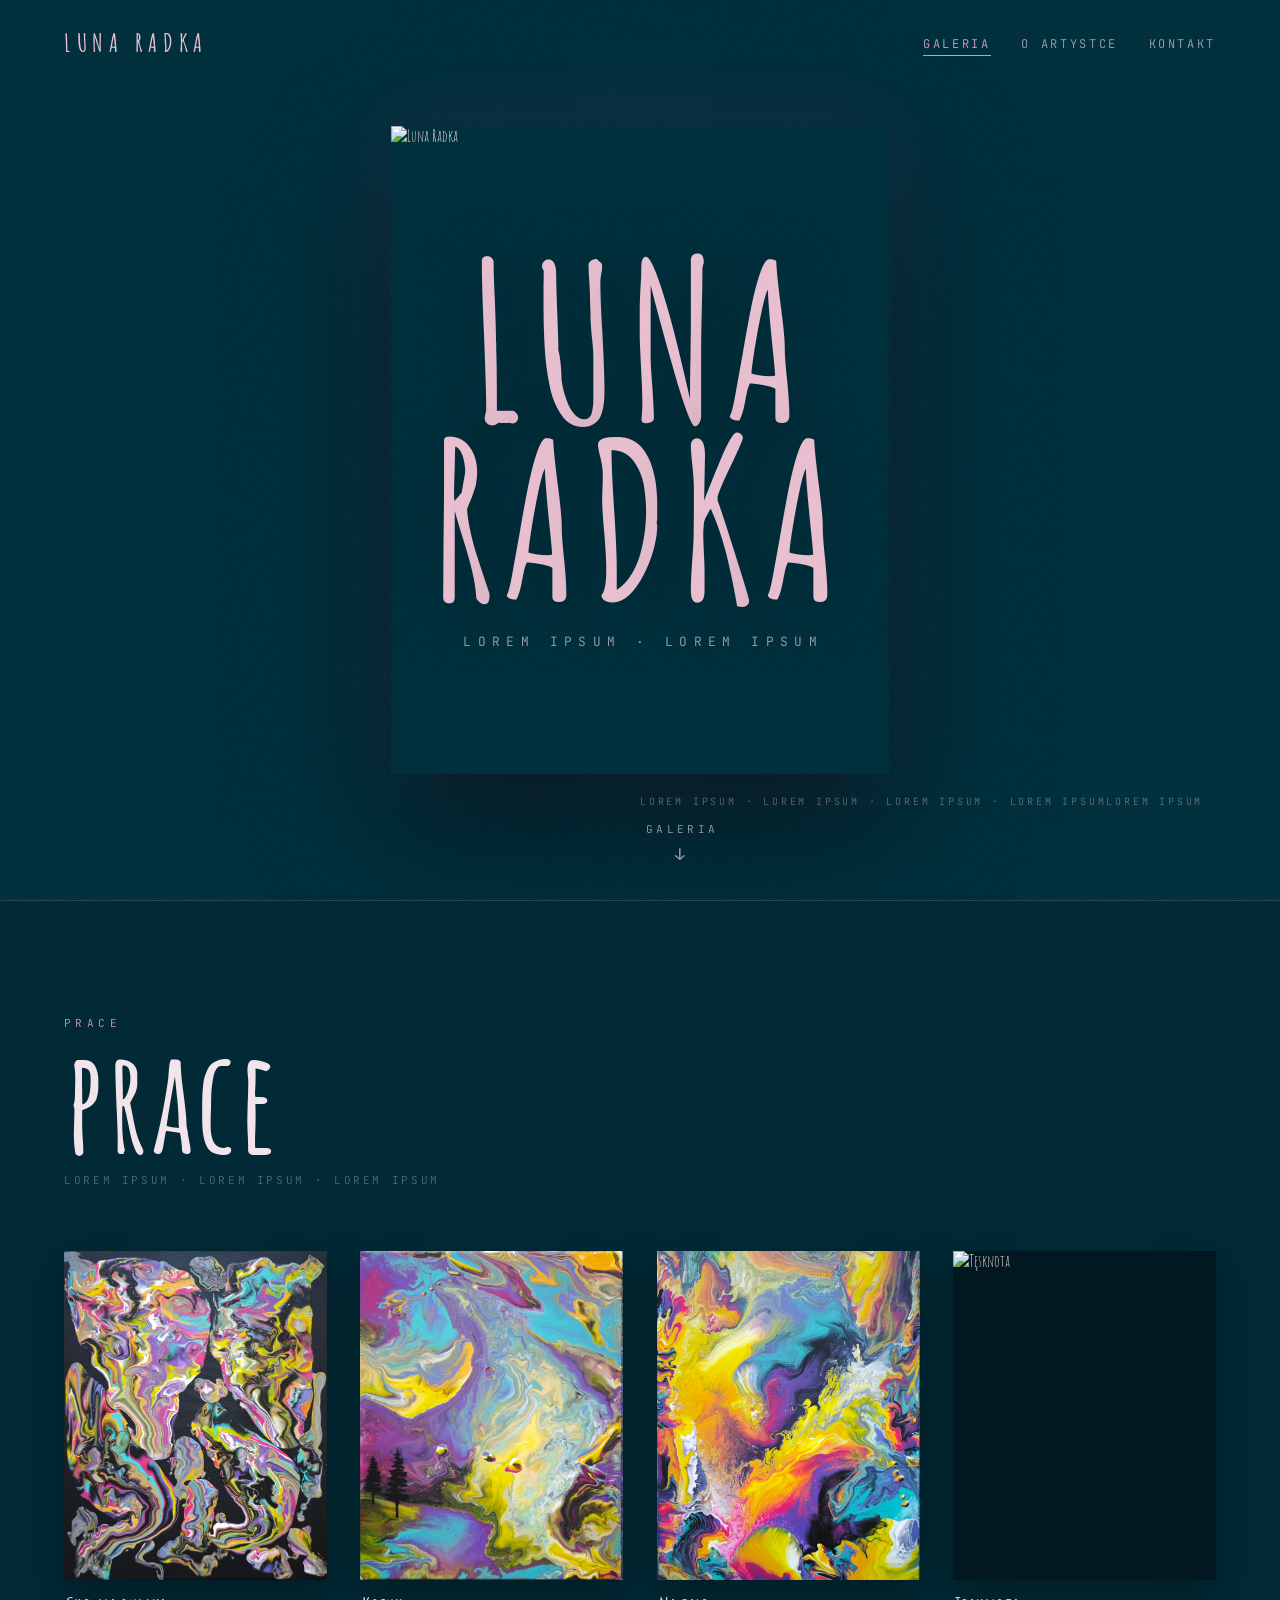
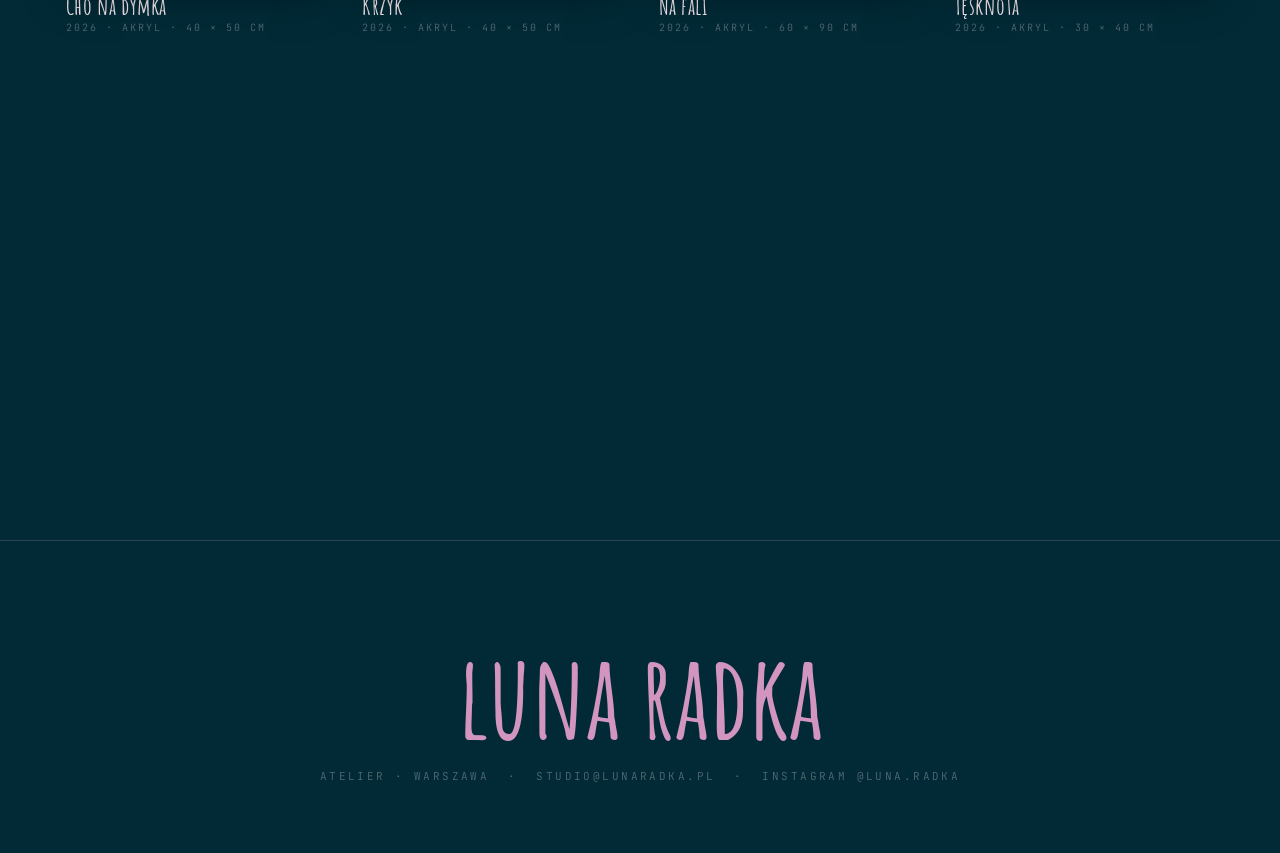
==== index.html @ 5dd3a1f5 "1" ====
<!DOCTYPE html>
<html lang="pl">
<head>
<meta charset="UTF-8" />
<meta name="viewport" content="width=device-width,initial-scale=1" />
<title>Luna Radka — galeria</title>
<meta name="description" content="Luna Radka — malarstwo 2018–2026. Olej i akryl na płótnie. Galeria prac, o artystce, kontakt." />
<link rel="preconnect" href="https://fonts.googleapis.com">
<link rel="preconnect" href="https://fonts.gstatic.com" crossorigin>
<link href="https://fonts.googleapis.com/css2?family=Amatic+SC:wght@400;700&family=JetBrains+Mono:wght@300;400;500&display=swap" rel="stylesheet">
<link rel="stylesheet" href="css/style.css" />
</head>
<body>

<div class="grain"></div>

<div class="lr-page">

  <!-- ── NAWIGACJA ──────────────────────────────────────── -->
  <nav class="lr-nav">
    <a class="lr-nav-logo" href="index.html">LUNA RADKA</a>
    <ul class="lr-nav-links mono">
      <li><a href="index.html" class="is-current">galeria</a></li>
      <li><a href="o-artystce.html">o artystce</a></li>
      <li><a href="kontakt.html">kontakt</a></li>
    </ul>
    <button class="lr-nav-toggle mono" aria-label="Otwórz menu" aria-expanded="false">
      <span class="lr-nav-toggle-label">menu</span>
      <span class="lr-burger" aria-hidden="true"><i></i><i></i></span>
    </button>
    <div class="lr-nav-overlay">
      <ul class="lr-nav-overlay-links">
        <li style="transition-delay:.05s"><a href="index.html" class="is-current">galeria</a></li>
        <li style="transition-delay:.11s"><a href="o-artystce.html">o artystce</a></li>
        <li style="transition-delay:.17s"><a href="kontakt.html">kontakt</a></li>
      </ul>
    </div>
  </nav>

  <!-- ── HERO ───────────────────────────────────────────── -->
  <header class="lr-hero" data-screen-label="Hero">
    <div class="lr-hero-img-wrap">
      <div class="lr-hero-frame">
        <img src="art/01.jpg" alt="Luna Radka" />
      </div>
    </div>

    <div class="lr-hero-caption mono">
      LOREM IPSUM · LOREM IPSUM · LOREM IPSUM · LOREM IPSUMLOREM IPSUM
    </div>

    <div class="lr-hero-text">
      <div class="lr-hero-name">
        <span aria-label="LUNA"><span class="lr-char" style="animation-delay:.15s">L</span><span class="lr-char" style="animation-delay:.195s">U</span><span class="lr-char" style="animation-delay:.24s">N</span><span class="lr-char" style="animation-delay:.285s">A</span></span>
        <br />
        <span aria-label="RADKA"><span class="lr-char" style="animation-delay:.45s">R</span><span class="lr-char" style="animation-delay:.495s">A</span><span class="lr-char" style="animation-delay:.54s">D</span><span class="lr-char" style="animation-delay:.585s">K</span><span class="lr-char" style="animation-delay:.63s">A</span></span>
      </div>
      <div class="lr-hero-sub mono">LOREM IPSUM · LOREM IPSUM</div>
    </div>

    <button class="lr-scroll-cue mono">
      <span>galeria</span>
      <span class="lr-arrow">↓</span>
    </button>
  </header>

  <!-- ── GALERIA ────────────────────────────────────────── -->
  <section class="lr-gallery" id="galeria" data-screen-label="Galeria">
    <div class="lr-gallery-head">
      <div class="lr-gallery-num mono">PRACE</div>
      <h2 class="lr-gallery-title">prace</h2>
      <div class="lr-gallery-meta mono">LOREM IPSUM · LOREM IPSUM · LOREM IPSUM</div>
    </div>

    <div class="lr-grid">

      <figure class="lr-tile" style="transition-delay:0s"
        data-file="art/Cho na dymka.jpg" data-title="Cho na dymka" data-year="2024" data-tech="akryl na płótnie" data-dim="40 × 50 cm"
        data-note="LOREM IPSUM LOREM IPSUM LOREM IPSUM LOREM IPSUM LOREM IPSUM LOREM IPSUM LOREM IPSUM ">
        <div class="lr-tile-frame">
          <img src="art/Cho na dymka.jpg" alt="Cho na dymka" loading="lazy" />
          <div class="lr-tile-veil"></div>
          <div class="lr-tile-view mono">zobacz</div>
        </div>
        <figcaption class="lr-cap">
          <span class="lr-cap-title">Cho na dymka</span>
          <span class="lr-cap-meta mono">2026 · akryl · 40 × 50 cm</span>
        </figcaption>
      </figure>

      <figure class="lr-tile" style="transition-delay:.06s"
        data-file="art/Krzyk.jpg" data-title="Krzyk" data-year="2026" data-tech="akryl na płótnie" data-dim="40 × 50 cm"
        data-note="LOREM IPSUM LOREM IPSUM LOREM IPSUM LOREM IPSUM LOREM IPSUM LOREM IPSUM LOREM IPSUM ">
        <div class="lr-tile-frame">
          <img src="art/Krzyk.jpg" alt="Krzyk" loading="lazy" />
          <div class="lr-tile-veil"></div>
          <div class="lr-tile-view mono">zobacz</div>
        </div>
        <figcaption class="lr-cap">
          <span class="lr-cap-title">Krzyk</span>
          <span class="lr-cap-meta mono">2026 · akryl · 40 × 50 cm</span>
        </figcaption>
      </figure>

      <figure class="lr-tile" style="transition-delay:.12s"
        data-file="art/Na fali.jpg" data-title="Na fali" data-year="2026" data-tech="akryl na płótnie" data-dim="60 × 90 cm"
        data-note="LOREM IPSUM LOREM IPSUM LOREM IPSUM LOREM IPSUM LOREM IPSUM LOREM IPSUM LOREM IPSUM ">
        <div class="lr-tile-frame">
          <img src="art/Na fali.jpg" alt="Na fali" loading="lazy" />
          <div class="lr-tile-veil"></div>
          <div class="lr-tile-view mono">zobacz</div>
        </div>
        <figcaption class="lr-cap">
          <span class="lr-cap-title">Na fali</span>
          <span class="lr-cap-meta mono">2026 · akryl · 60 × 90 cm</span>
        </figcaption>
      </figure>

      <figure class="lr-tile" style="transition-delay:.18s"
        data-file="art/Tęsknota.jpg" data-title="Tęsknota" data-year="2026" data-tech="akryl na płótnie" data-dim="30 × 40 cm"
        data-note="LOREM IPSUM LOREM IPSUM LOREM IPSUM LOREM IPSUM LOREM IPSUM LOREM IPSUM LOREM IPSUM ">
        <div class="lr-tile-frame">
          <img src="art/Tęsknota.jpg" alt="Tęsknota" loading="lazy" />
          <div class="lr-tile-veil"></div>
          <div class="lr-tile-view mono">zobacz</div>
        </div>
        <figcaption class="lr-cap">
          <span class="lr-cap-title">Tęsknota</span>
          <span class="lr-cap-meta mono">2026 · akryl · 30 × 40 cm</span>
        </figcaption>
      </figure>

      <figure class="lr-tile" style="transition-delay:0s"
        data-file="art/To the Core.jpg" data-title="To the Core" data-year="2026" data-tech="akryl na płótnie" data-dim="50 × 70 cm"
        data-note="LOREM IPSUM LOREM IPSUM LOREM IPSUM LOREM IPSUM LOREM IPSUM LOREM IPSUM LOREM IPSUM ">
        <div class="lr-tile-frame">
          <img src="art/To the Core.jpg" alt="To the Core" loading="lazy" />
          <div class="lr-tile-veil"></div>
          <div class="lr-tile-view mono">zobacz</div>
        </div>
        <figcaption class="lr-cap">
          <span class="lr-cap-title">To the Core</span>
          <span class="lr-cap-meta mono">2026 · akryl · 50 × 70 cm</span>
        </figcaption>
      </figure>

      <figure class="lr-tile" style="transition-delay:.06s"
        data-file="art/VIII Siła aka Król.jpg" data-title="VIII Siła aka Król" data-year="2026" data-tech="akryl na płótnie" data-dim="60 × 90 cm"
        data-note="LOREM IPSUM LOREM IPSUM LOREM IPSUM LOREM IPSUM LOREM IPSUM LOREM IPSUM LOREM IPSUM ">
        <div class="lr-tile-frame">
          <img src="art/VIII Siła aka Król.jpg" alt="VIII Siła aka Król" loading="lazy" />
          <div class="lr-tile-veil"></div>
          <div class="lr-tile-view mono">zobacz</div>
        </div>
        <figcaption class="lr-cap">
          <span class="lr-cap-title">VIII Siła aka Król</span>
          <span class="lr-cap-meta mono">2026 · akryl · 60 × 90 cm</span>
        </figcaption>
      </figure>

      <figure class="lr-tile" style="transition-delay:.12s"
        data-file="art/Wybraniec.jpg" data-title="Wybraniec" data-year="2026" data-tech="akryl na płótnie" data-dim="30 × 40 cm"
        data-note="LOREM IPSUM LOREM IPSUM LOREM IPSUM LOREM IPSUM LOREM IPSUM LOREM IPSUM LOREM IPSUM ">
        <div class="lr-tile-frame">
          <img src="art/Wybraniec.jpg" alt="Wybraniec" loading="lazy" />
          <div class="lr-tile-veil"></div>
          <div class="lr-tile-view mono">zobacz</div>
        </div>
        <figcaption class="lr-cap">
          <span class="lr-cap-title">Wybraniec</span>
          <span class="lr-cap-meta mono">2026 · akryl · 30 × 40 cm</span>
        </figcaption>
      </figure>

      <figure class="lr-tile" style="transition-delay:.18s"
        data-file="art/Zwiadowca.jpg" data-title="Zwiadowca" data-year="2026" data-tech="akryl na płótnie" data-dim="50 × 60 cm"
        data-note="LOREM IPSUM LOREM IPSUM LOREM IPSUM LOREM IPSUM LOREM IPSUM LOREM IPSUM LOREM IPSUM ">
        <div class="lr-tile-frame">
          <img src="art/Zwiadowca.jpg" alt="Zwiadowca" loading="lazy" />
          <div class="lr-tile-veil"></div>
          <div class="lr-tile-view mono">zobacz</div>
        </div>
        <figcaption class="lr-cap">
          <span class="lr-cap-title">Zwiadowca</span>
          <span class="lr-cap-meta mono">2026 · akryl · 50 × 60 cm</span>
        </figcaption>
      </figure>
<!--
      <figure class="lr-tile" style="transition-delay:0s"
        data-file="art/09.jpg" data-title="Dom, którego nie ma" data-year="2022" data-tech="olej, pigment" data-dim="150 × 110 cm"
        data-note="Pamięć miejsca, które zburzono.">
        <div class="lr-tile-frame">
          <img src="art/09.jpg" alt="Dom, którego nie ma" loading="lazy" />
          <div class="lr-tile-veil"></div>
          <div class="lr-tile-view mono">zobacz</div>
        </div>
        <figcaption class="lr-cap">
          <span class="lr-cap-title">Dom, którego nie ma</span>
          <span class="lr-cap-meta mono">2022 · 150 × 110 cm</span>
        </figcaption>
      </figure>

      <figure class="lr-tile" style="transition-delay:.06s"
        data-file="art/10.jpg" data-title="Pole nocą" data-year="2021" data-tech="akryl na płótnie" data-dim="100 × 110 cm"
        data-note="Granat tak głęboki, że niemal czarny. Pierwsza z serii nocnych.">
        <div class="lr-tile-frame">
          <img src="art/10.jpg" alt="Pole nocą" loading="lazy" />
          <div class="lr-tile-veil"></div>
          <div class="lr-tile-view mono">zobacz</div>
        </div>
        <figcaption class="lr-cap">
          <span class="lr-cap-title">Pole nocą</span>
          <span class="lr-cap-meta mono">2021 · 100 × 110 cm</span>
        </figcaption>
      </figure>

      <figure class="lr-tile" style="transition-delay:.12s"
        data-file="art/11.jpg" data-title="Przed burzą" data-year="2020" data-tech="olej na płótnie" data-dim="140 × 100 cm"
        data-note="Napięcie w powietrzu, jeszcze zanim spadnie pierwsza kropla.">
        <div class="lr-tile-frame">
          <img src="art/11.jpg" alt="Przed burzą" loading="lazy" />
          <div class="lr-tile-veil"></div>
          <div class="lr-tile-view mono">zobacz</div>
        </div>
        <figcaption class="lr-cap">
          <span class="lr-cap-title">Przed burzą</span>
          <span class="lr-cap-meta mono">2020 · 140 × 100 cm</span>
        </figcaption>
      </figure>

      <figure class="lr-tile" style="transition-delay:.18s"
        data-file="art/12.jpg" data-title="Pierwszy oddech" data-year="2018" data-tech="olej, akryl" data-dim="120 × 100 cm"
        data-note="Najwcześniejsza zachowana praca. Tu wszystko się zaczęło.">
        <div class="lr-tile-frame">
          <img src="art/12.jpg" alt="Pierwszy oddech" loading="lazy" />
          <div class="lr-tile-veil"></div>
          <div class="lr-tile-view mono">zobacz</div>
        </div>
        <figcaption class="lr-cap">
          <span class="lr-cap-title">Pierwszy oddech</span>
          <span class="lr-cap-meta mono">2018 · 120 × 100 cm</span>
        </figcaption>
      </figure>
--!>
    </div>
  </section>

  <!-- ── STOPKA ─────────────────────────────────────────── -->
  <footer class="lr-footer">
    <div class="lr-footer-name">luna radka</div>
    <div class="lr-footer-meta mono">
      atelier · warszawa &nbsp;·&nbsp; studio@lunaradka.pl &nbsp;·&nbsp; instagram @luna.radka
    </div>
  </footer>

</div>

<!-- ── LIGHTBOX (wypełniany przez main.js) ──────────────── -->
<div class="lr-lightbox" hidden>
  <button class="lr-lb-close mono" aria-label="Zamknij">✕ <span>zamknij</span></button>
  <button class="lr-lb-nav lr-lb-prev" aria-label="Poprzedni">‹</button>
  <div class="lr-lb-inner">
    <div class="lr-lb-img"><img alt="" /></div>
    <div class="lr-lb-meta">
      <div class="lr-lb-index mono">01 / 12</div>
      <h3 class="lr-lb-title">—</h3>
      <div class="lr-lb-specs mono">
        <div><span>rok</span><em data-spec="rok"></em></div>
        <div><span>technika</span><em data-spec="technika"></em></div>
        <div><span>wymiary</span><em data-spec="wymiary"></em></div>
      </div>
      <p class="lr-lb-note">—</p>
      <div class="lr-lb-status mono">— praca dostępna · zapytaj o cenę —</div>
    </div>
  </div>
  <button class="lr-lb-nav lr-lb-next" aria-label="Następny">›</button>
</div>

<script src="js/main.js"></script>
</body>
</html>
---- css/style.css ----
/* ════════════════════════════════════════════════════════════
   Luna Radka — strona malarki
   style.css — pełne style witryny (kierunek „Muzealny")
   ════════════════════════════════════════════════════════════ */

/* ── ZMIENNE / RESET / BAZA ──────────────────────────────── */
:root {
  --navy:   #012A36;
  --rose:   #D295BF;
  --blush:  #E6BCCD;
  --deep:   #011820;

  --bg:      var(--navy);
  --bg-deep: var(--deep);
  --ink:     #F1E4EA;
  --ink-soft: rgba(241, 228, 234, 0.62);
  --ink-faint: rgba(241, 228, 234, 0.34);
  --line:    rgba(230, 188, 205, 0.18);
  --accent:  var(--rose);
}
* { box-sizing: border-box; }
html { scroll-behavior: smooth; }
body {
  margin: 0; background: var(--bg); color: var(--ink);
  font-family: 'Amatic SC', cursive; -webkit-font-smoothing: antialiased;
  overflow-x: hidden;
}
::selection { background: var(--rose); color: var(--deep); }
.mono { font-family: 'JetBrains Mono', monospace; font-weight: 300; letter-spacing: 0.04em; }

/* ziarno (delikatna tekstura na całej stronie) */
.grain {
  position: fixed; inset: 0; z-index: 9998; pointer-events: none;
  opacity: 0.5; mix-blend-mode: soft-light;
  background-image: url("[data-uri]");
}
::-webkit-scrollbar { width: 10px; }
::-webkit-scrollbar-track { background: var(--bg-deep); }
::-webkit-scrollbar-thumb { background: rgba(230,188,205,0.25); border-radius: 8px; }
::-webkit-scrollbar-thumb:hover { background: rgba(230,188,205,0.4); }

.lr-page { position: relative; z-index: 1; }

/* ── NAWIGACJA ───────────────────────────────────────────── */
.lr-nav {
  position: fixed; top: 0; left: 0; right: 0; z-index: 100;
  display: flex; justify-content: space-between; align-items: center;
  padding: 26px clamp(24px, 5vw, 64px);
}
.lr-nav-logo {
  font-family: 'Amatic SC', cursive; font-weight: 700;
  font-size: 26px; letter-spacing: 0.22em; color: var(--blush);
  text-decoration: none; display: inline-block;
  white-space: nowrap; flex: 0 0 auto;
}
.lr-nav-links { list-style: none; display: flex; gap: clamp(16px, 2.4vw, 34px); margin: 0; padding: 0; flex-wrap: nowrap; }
.lr-nav-links a {
  color: var(--ink-soft); text-decoration: none; font-size: 12px;
  letter-spacing: 0.22em; text-transform: uppercase; cursor: pointer;
  transition: color .3s; padding-bottom: 3px; border-bottom: 1px solid transparent;
  white-space: nowrap;
}
.lr-nav-links a:hover { color: var(--accent); border-bottom-color: var(--accent); }
.lr-nav-links a.is-current { color: var(--accent); border-bottom-color: var(--accent); }

/* menu mobilne — ukryte na desktopie */
.lr-nav-toggle {
  display: none; align-items: center; gap: 11px;
  background: none; border: none; cursor: pointer; padding: 6px 0;
  color: var(--ink-soft); font-size: 11px; letter-spacing: 0.26em; text-transform: uppercase;
}
.lr-nav-toggle-label { min-width: 4.6em; text-align: right; }
.lr-burger { display: flex; flex-direction: column; gap: 5px; width: 24px; }
.lr-burger i { display: block; height: 1.5px; width: 100%; background: var(--blush); transition: transform .35s, opacity .25s; }
.lr-nav.is-open .lr-burger i:first-child { transform: translateY(3.25px) rotate(45deg); }
.lr-nav.is-open .lr-burger i:last-child { transform: translateY(-3.25px) rotate(-45deg); }

.lr-nav-overlay {
  position: fixed; inset: 0; z-index: -1; background: var(--bg-deep);
  display: flex; align-items: center; justify-content: center;
  opacity: 0; visibility: hidden; transition: opacity .4s ease, visibility .4s;
}
.lr-nav.is-open .lr-nav-overlay { opacity: 0.985; visibility: visible; z-index: 90; }
.lr-nav-overlay-links { list-style: none; margin: 0; padding: 0; display: flex; flex-direction: column; align-items: center; gap: clamp(22px, 5vh, 44px); }
.lr-nav-overlay-links li { opacity: 0; transform: translateY(16px); transition: opacity .5s ease, transform .5s cubic-bezier(.2,.7,.2,1); }
.lr-nav.is-open .lr-nav-overlay-links li { opacity: 1; transform: none; }
.lr-nav-overlay-links a {
  font-family: 'Amatic SC', cursive; font-weight: 700;
  font-size: clamp(48px, 13vw, 72px); line-height: 1; letter-spacing: 0.04em;
  color: var(--ink-soft); text-decoration: none; transition: color .3s;
}
.lr-nav-overlay-links a.is-current, .lr-nav-overlay-links a:active { color: var(--accent); }

/* odstęp pod stałą nawigacją na podstronach */
.lr-page-pad { padding-top: clamp(40px, 6vh, 80px); }

/* ── HERO ────────────────────────────────────────────────── */
.lr-hero {
  position: relative; height: 100vh; min-height: 680px;
  display: flex; align-items: center; justify-content: center;
  overflow: hidden;
}
.lr-hero-img-wrap {
  position: absolute; inset: 0;
  display: flex; align-items: center; justify-content: center;
  will-change: transform;
}
.lr-hero-frame {
  position: relative;
  height: 72vh; max-height: 760px;
  aspect-ratio: 1000 / 1300;
  box-shadow: 0 50px 120px rgba(0,0,0,0.55), 0 0 90px rgba(126,82,160,0.18);
  animation: lr-hero-in 1.6s cubic-bezier(.2,.7,.2,1) both;
}
.lr-hero-frame img { width: 100%; height: 100%; object-fit: cover; display: block; }
@keyframes lr-hero-in {
  from { opacity: 0; transform: scale(1.08); filter: blur(8px); }
  to   { opacity: 1; transform: scale(1); filter: blur(0); }
}

.lr-hero-text {
  position: relative; z-index: 3; text-align: center;
  mix-blend-mode: screen; pointer-events: none;
}
.lr-hero-name {
  font-family: 'Amatic SC', cursive; font-weight: 700;
  font-size: clamp(86px, 17vw, 280px); line-height: 0.82;
  letter-spacing: 0.04em; color: var(--blush);
  text-shadow: 0 8px 60px rgba(1,24,32,0.6);
}
.lr-hero-sub {
  margin-top: clamp(14px, 2vw, 26px);
  font-size: clamp(10px, 1vw, 13px); letter-spacing: 0.5em;
  color: var(--ink-soft); text-indent: 0.5em;
  opacity: 0; animation: lr-fade-up 1s ease 1s both;
}

.lr-char {
  display: inline-block; opacity: 0;
  transform: translateY(0.5em) rotate(3deg);
  animation: lr-char-rise 0.9s cubic-bezier(.2,.8,.2,1) both;
}
@keyframes lr-char-rise { to { opacity: 1; transform: translateY(0) rotate(0); } }
@keyframes lr-fade-up { from { opacity: 0; transform: translateY(12px); } to { opacity: 1; transform: none; } }

.lr-hero-caption {
  position: absolute; bottom: 92px; left: 50%; transform: translateX(-50%);
  z-index: 3; font-size: 10px; letter-spacing: 0.28em; color: var(--ink-faint);
  text-transform: uppercase; white-space: nowrap;
  opacity: 0; animation: lr-fade-up 1s ease 1.4s both;
}
.lr-scroll-cue {
  position: absolute; bottom: 34px; left: 50%; transform: translateX(-50%);
  z-index: 4; background: none; border: none; cursor: pointer;
  display: flex; flex-direction: column; align-items: center; gap: 8px;
  color: var(--ink-soft); font-size: 11px; letter-spacing: 0.3em; text-transform: uppercase;
  transition: color .3s; opacity: 0; animation: lr-fade-up 1s ease 1.7s both;
  font-family: 'JetBrains Mono', monospace; font-weight: 300;
}
.lr-scroll-cue:hover { color: var(--accent); }
.lr-arrow { font-size: 16px; animation: lr-bob 2.4s ease-in-out infinite; }
@keyframes lr-bob { 0%,100% { transform: translateY(0); } 50% { transform: translateY(6px); } }

/* ── GALERIA ─────────────────────────────────────────────── */
.lr-gallery {
  position: relative; z-index: 2; background: var(--bg);
  padding: clamp(70px, 9vw, 150px) clamp(24px, 5vw, 80px) clamp(60px, 7vw, 110px);
  border-top: 1px solid var(--line);
}
.lr-gallery-head { margin-bottom: clamp(40px, 5vw, 80px); position: relative; }
.lr-gallery-num { font-size: 11px; letter-spacing: 0.4em; color: var(--accent); }
.lr-gallery-title {
  font-family: 'Amatic SC', cursive; font-weight: 700; margin: 8px 0 0;
  font-size: clamp(64px, 11vw, 150px); line-height: 0.86; letter-spacing: 0.02em; color: var(--ink);
}
.lr-gallery-meta { font-size: 11px; letter-spacing: 0.24em; color: var(--ink-faint); text-transform: uppercase; margin-top: 14px; }

/* kafelek pracy */
.lr-grid { display: grid; grid-template-columns: repeat(4, 1fr); gap: clamp(20px, 2.6vw, 44px); }
.lr-tile {
  margin: 0; cursor: pointer;
  opacity: 0; transform: translateY(34px);
  transition: opacity .9s cubic-bezier(.2,.7,.2,1), transform .9s cubic-bezier(.2,.7,.2,1);
}
.lr-tile.in { opacity: 1; transform: none; }
.lr-tile-frame {
  position: relative; overflow: hidden; background: var(--bg-deep);
  box-shadow: 0 14px 40px rgba(0,0,0,0.35);
  aspect-ratio: 4 / 5;
}
.lr-tile-frame img { width: 100%; height: 100%; object-fit: cover; display: block; transition: transform 1.1s cubic-bezier(.2,.7,.2,1); }
.lr-tile-veil {
  position: absolute; inset: 0; background: linear-gradient(180deg, rgba(1,24,32,0) 40%, rgba(1,24,32,0.55));
  opacity: 0; transition: opacity .5s;
}
.lr-tile-view {
  position: absolute; left: 50%; bottom: 18px; transform: translate(-50%, 8px);
  font-size: 10px; letter-spacing: 0.32em; text-transform: uppercase; color: var(--blush);
  opacity: 0; transition: opacity .45s, transform .45s; pointer-events: none;
  border: 1px solid rgba(230,188,205,0.5); padding: 7px 16px; border-radius: 30px;
  backdrop-filter: blur(4px);
}
.lr-tile:hover .lr-tile-frame img { transform: scale(1.07); }
.lr-tile:hover .lr-tile-veil { opacity: 1; }
.lr-tile:hover .lr-tile-view { opacity: 1; transform: translate(-50%, 0); }

.lr-cap { display: flex; flex-direction: column; gap: 3px; padding: 14px 2px 0; }
.lr-cap-title { font-family: 'Amatic SC', cursive; font-weight: 700; font-size: 24px; line-height: 1; color: var(--ink); letter-spacing: 0.02em; }
.lr-cap-meta { font-size: 10px; letter-spacing: 0.2em; color: var(--ink-faint); text-transform: uppercase; }

@media (max-width: 1024px) { .lr-grid { grid-template-columns: repeat(3, 1fr); } }
@media (max-width: 680px)  { .lr-grid { grid-template-columns: repeat(2, 1fr); } }

/* ── LIGHTBOX ────────────────────────────────────────────── */
.lr-lightbox {
  position: fixed; inset: 0; z-index: 9999;
  background: rgba(1, 16, 22, 0.93);
  backdrop-filter: blur(18px) saturate(0.9);
  display: flex; align-items: center; justify-content: center;
  padding: clamp(20px, 4vw, 70px);
}
.lr-lightbox[hidden] { display: none; }
.lr-lightbox.is-open { animation: lr-lb-fade .4s ease both; }
@keyframes lr-lb-fade { from { opacity: 0; } to { opacity: 1; } }
.lr-lb-inner {
  display: grid; grid-template-columns: minmax(0, 1.4fr) minmax(280px, 0.9fr);
  gap: clamp(28px, 4vw, 70px); align-items: center;
  max-width: 1300px; width: 100%; max-height: 100%;
}
.lr-lb-img { display: flex; align-items: center; justify-content: center; height: 84vh; }
.lr-lb-img img {
  max-width: 100%; max-height: 84vh; object-fit: contain; display: block;
  box-shadow: 0 40px 120px rgba(0,0,0,0.6);
  animation: lr-lb-img-in .6s cubic-bezier(.2,.7,.2,1) both;
}
@keyframes lr-lb-img-in { from { opacity: 0; transform: scale(0.97); } to { opacity: 1; transform: none; } }

.lr-lb-meta { color: var(--ink); animation: lr-fade-up .6s ease .1s both; }
.lr-lb-index { font-size: 11px; letter-spacing: 0.3em; color: var(--accent); }
.lr-lb-title { font-family: 'Amatic SC', cursive; font-weight: 700; font-size: clamp(40px, 4.6vw, 72px); line-height: 0.92; margin: 12px 0 24px; letter-spacing: 0.02em; }
.lr-lb-specs { display: flex; flex-direction: column; gap: 10px; padding: 22px 0; border-top: 1px solid var(--line); border-bottom: 1px solid var(--line); }
.lr-lb-specs div { display: flex; font-size: 13px; color: var(--ink); letter-spacing: 0.04em; }
.lr-lb-specs span { width: 110px; flex: 0 0 110px; color: var(--ink-faint); text-transform: uppercase; font-size: 10px; letter-spacing: 0.24em; padding-top: 3px; }
.lr-lb-specs em { font-style: normal; }
.lr-lb-note { font-family: 'Amatic SC', cursive; font-size: 25px; line-height: 1.25; color: var(--ink-soft); margin: 26px 0; max-width: 42ch; }
.lr-lb-status { font-size: 10px; letter-spacing: 0.26em; color: var(--accent); text-transform: uppercase; }

.lr-lb-close {
  position: fixed; top: 26px; right: 30px; z-index: 2; background: none; border: none; cursor: pointer;
  color: var(--ink-soft); font-size: 14px; letter-spacing: 0.2em; text-transform: uppercase;
  display: flex; align-items: center; gap: 8px; transition: color .3s;
  font-family: 'JetBrains Mono', monospace; font-weight: 300;
}
.lr-lb-close:hover { color: var(--accent); }
.lr-lb-nav {
  position: fixed; top: 50%; transform: translateY(-50%); z-index: 2;
  background: none; border: none; cursor: pointer; color: var(--ink-soft);
  font-size: 52px; line-height: 1; padding: 20px; transition: color .3s, transform .3s;
  font-family: 'JetBrains Mono', monospace; font-weight: 300;
}
.lr-lb-nav:hover { color: var(--accent); }
.lr-lb-prev { left: 8px; } .lr-lb-prev:hover { transform: translateY(-50%) translateX(-4px); }
.lr-lb-next { right: 8px; } .lr-lb-next:hover { transform: translateY(-50%) translateX(4px); }

/* ── REVEAL PRZY PRZEWIJANIU ─────────────────────────────── */
.lr-reveal { opacity: 0; transform: translateY(34px); transition: opacity 1s cubic-bezier(.2,.7,.2,1), transform 1s cubic-bezier(.2,.7,.2,1); }
.lr-reveal.in { opacity: 1; transform: none; }

/* ── O ARTYSTCE ──────────────────────────────────────────── */
.lr-about {
  position: relative; z-index: 2; background: var(--bg);
  padding: clamp(70px, 9vw, 150px) clamp(24px, 5vw, 80px);
}
.lr-about-num { font-size: 11px; letter-spacing: 0.4em; color: var(--accent); margin-bottom: clamp(34px, 4vw, 60px); }
.lr-about-grid {
  display: grid; grid-template-columns: minmax(280px, 0.85fr) 1.15fr;
  gap: clamp(36px, 6vw, 96px); align-items: start;
}
.lr-about-portrait { position: relative; margin: 0; }
.lr-portrait-frame {
  position: relative; aspect-ratio: 4 / 5; overflow: hidden;
  background: var(--bg-deep); box-shadow: 0 30px 80px rgba(0,0,0,0.45);
  display: flex; align-items: center; justify-content: center;
}
.lr-portrait-frame img { width: 100%; height: 100%; object-fit: cover; display: block; }
.lr-portrait-empty {
  display: none; padding: 0 24px; text-align: center;
  font-size: 11px; letter-spacing: 0.26em; text-transform: uppercase; color: var(--ink-faint);
}
.lr-portrait-frame.is-empty .lr-portrait-empty { display: block; }
.lr-about-portrait-cap { margin: 14px 0 0; font-size: 10px; letter-spacing: 0.26em; color: var(--ink-faint); text-transform: uppercase; }

.lr-about-body { display: flex; flex-direction: column; }
.lr-about-title { font-family: 'Amatic SC', cursive; font-weight: 700; font-size: clamp(56px, 8vw, 120px); line-height: 0.86; margin: 0 0 28px; color: var(--ink); }
.lr-about-lead { font-family: 'Amatic SC', cursive; font-size: clamp(30px, 3.4vw, 46px); line-height: 1.12; color: var(--blush); margin: 0 0 26px; max-width: 22ch; }
.lr-about-text { font-family: 'Amatic SC', cursive; font-size: clamp(22px, 2.2vw, 30px); line-height: 1.3; color: var(--ink-soft); margin: 0 0 30px; max-width: 46ch; }
.lr-about-quote {
  font-family: 'Amatic SC', cursive; font-size: clamp(28px, 3vw, 42px); line-height: 1.12;
  color: var(--ink); margin: 0 0 38px; padding-left: 22px; border-left: 2px solid var(--accent); max-width: 36ch;
}
.lr-about-exhib { border-top: 1px solid var(--line); padding-top: 26px; }
.lr-exhib-head { font-size: 10px; letter-spacing: 0.32em; color: var(--ink-faint); margin-bottom: 16px; }
.lr-exhib-list { list-style: none; margin: 0; padding: 0; display: flex; flex-direction: column; gap: 11px; }
.lr-exhib-list li { font-size: 13px; letter-spacing: 0.04em; color: var(--ink); display: flex; gap: 18px; }
.lr-exhib-list span { color: var(--accent); flex: 0 0 46px; }

/* ── KONTAKT ─────────────────────────────────────────────── */
.lr-contact {
  position: relative; z-index: 2; background: var(--bg);
  padding: clamp(70px, 9vw, 150px) clamp(24px, 5vw, 80px);
}
.lr-contact-grid { display: grid; grid-template-columns: 1fr 1fr; gap: clamp(40px, 6vw, 100px); align-items: start; }
.lr-contact-title { font-family: 'Amatic SC', cursive; font-weight: 700; font-size: clamp(64px, 10vw, 150px); line-height: 0.82; margin: 14px 0 28px; color: var(--ink); }
.lr-contact-blurb { font-family: 'Amatic SC', cursive; font-size: clamp(24px, 2.6vw, 34px); line-height: 1.22; color: var(--ink-soft); margin: 0 0 36px; max-width: 32ch; }
.lr-contact-direct { display: flex; flex-direction: column; gap: 14px; border-top: 1px solid var(--line); padding-top: 28px; }
.lr-contact-direct div { display: flex; font-size: 13px; color: var(--ink); letter-spacing: 0.04em; }
.lr-contact-direct span { flex: 0 0 110px; color: var(--ink-faint); text-transform: uppercase; font-size: 10px; letter-spacing: 0.24em; padding-top: 3px; }

/* formularz */
.lr-form { display: flex; flex-direction: column; gap: 26px; padding-top: 38px; }
.lr-field { display: flex; flex-direction: column; gap: 10px; }
.lr-field-label { font-size: 10px; letter-spacing: 0.3em; text-transform: uppercase; color: var(--ink-faint); }
.lr-field input, .lr-field textarea {
  background: transparent; border: none; border-bottom: 1px solid var(--line);
  color: var(--ink); font-family: 'Amatic SC', cursive; font-size: 26px; padding: 8px 2px;
  outline: none; transition: border-color .3s; resize: none; letter-spacing: 0.02em;
}
.lr-field input::placeholder, .lr-field textarea::placeholder { color: var(--ink-faint); }
.lr-field input:focus, .lr-field textarea:focus { border-bottom-color: var(--accent); }
.lr-form-submit {
  align-self: flex-start; margin-top: 8px; background: transparent;
  border: 1px solid var(--accent); color: var(--accent); cursor: pointer;
  font-size: 12px; letter-spacing: 0.26em; text-transform: uppercase;
  padding: 16px 32px; border-radius: 40px; transition: background .35s, color .35s, transform .35s;
  font-family: 'JetBrains Mono', monospace; font-weight: 300;
}
.lr-form-submit:hover { background: var(--accent); color: var(--bg-deep); transform: translateY(-2px); }
.lr-form-sent { padding: 30px 0; animation: lr-fade-up .6s ease both; }
.lr-form-sent[hidden] { display: none; }
.lr-form-sent-mark { width: 54px; height: 54px; border-radius: 50%; border: 1px solid var(--accent); color: var(--accent); display: flex; align-items: center; justify-content: center; font-size: 24px; margin-bottom: 22px; }
.lr-form-sent-title { font-family: 'Amatic SC', cursive; font-weight: 700; font-size: clamp(44px, 5vw, 72px); color: var(--ink); line-height: 1; }
.lr-form-sent-text { font-family: 'Amatic SC', cursive; font-size: 26px; color: var(--ink-soft); margin: 12px 0 0; max-width: 30ch; }

@media (max-width: 860px) {
  .lr-about-grid, .lr-contact-grid { grid-template-columns: 1fr; }
  .lr-about-portrait { max-width: 380px; }
}

/* ── STOPKA ──────────────────────────────────────────────── */
.lr-footer {
  position: relative; z-index: 2; background: var(--bg);
  padding: clamp(60px, 8vw, 120px) clamp(24px, 5vw, 80px) 70px;
  border-top: 1px solid var(--line); text-align: center;
}
.lr-footer-name { font-family: 'Amatic SC', cursive; font-weight: 700; font-size: clamp(54px, 9vw, 130px); line-height: 0.9; color: var(--accent); }
.lr-footer-meta { font-size: 11px; letter-spacing: 0.22em; color: var(--ink-faint); text-transform: uppercase; margin-top: 22px; }

/* ── MOBILE / DOTYK ──────────────────────────────────────── */
@media (max-width: 760px) {
  .lr-nav { padding: 18px clamp(18px, 5vw, 26px); }
  .lr-nav-links { display: none; }
  .lr-nav-toggle { display: flex; position: relative; z-index: 95; }
  .lr-nav-logo { font-size: 22px; letter-spacing: 0.18em; position: relative; z-index: 95; }
}

@media (max-width: 600px) {
  .lr-hero { min-height: 600px; }
  .lr-hero-frame { height: auto; width: 84vw; max-width: 420px; max-height: 76vh; }
  .lr-hero-name { font-size: clamp(72px, 21vw, 120px); }
  .lr-hero-caption { bottom: 78px; white-space: normal; text-align: center; max-width: 88vw; line-height: 1.7; font-size: 9px; letter-spacing: 0.2em; }
  .lr-scroll-cue { bottom: 26px; }
  .lr-cap-title { font-size: 22px; }
  .lr-gallery { padding-left: clamp(16px, 5vw, 24px); padding-right: clamp(16px, 5vw, 24px); }
  .lr-about, .lr-contact { padding: clamp(56px, 16vw, 90px) clamp(20px, 5vw, 30px); }
  .lr-contact-grid { gap: 44px; }
  .lr-footer { padding: clamp(50px, 14vw, 90px) 24px 56px; }
}
@media (max-width: 420px) { .lr-grid { gap: 14px; } }

@media (max-width: 860px) {
  .lr-lb-inner { grid-template-columns: 1fr; gap: 22px; }
  .lr-lightbox {
    align-items: flex-start; justify-content: flex-start;
    overflow-y: auto; -webkit-overflow-scrolling: touch; padding: 64px 20px 96px;
  }
  .lr-lb-inner { max-height: none; align-items: start; }
  .lr-lb-img { height: auto; } .lr-lb-img img { max-height: 56vh; width: auto; margin: 0 auto; }
  .lr-lb-title { margin: 10px 0 18px; }
  .lr-lb-note { font-size: 22px; margin: 20px 0; }
  .lr-lb-nav {
    top: auto; bottom: 14px; transform: none;
    width: 56px; height: 56px; display: flex; align-items: center; justify-content: center;
    padding: 0; font-size: 34px; border-radius: 50%;
    background: rgba(1,24,32,0.55); backdrop-filter: blur(6px);
  }
  .lr-lb-prev { left: 16px; } .lr-lb-prev:hover { transform: none; }
  .lr-lb-next { right: 16px; } .lr-lb-next:hover { transform: none; }
  .lr-lb-close { top: 18px; right: 18px; }
}

@media (hover: none) {
  .lr-nav-overlay-links a, .lr-nav-toggle, .lr-scroll-cue, .lr-form-submit { -webkit-tap-highlight-color: transparent; }
  .lr-tile:active .lr-tile-frame img { transform: scale(1.03); }
}

/* ── OGRANICZONY RUCH ────────────────────────────────────── */
@media (prefers-reduced-motion: reduce) {
  .lr-char, .lr-hero-sub, .lr-hero-caption, .lr-scroll-cue, .lr-tile, .lr-hero-frame, .lr-reveal {
    animation: none !important; opacity: 1 !important; transform: none !important;
  }
  html { scroll-behavior: auto; }
}
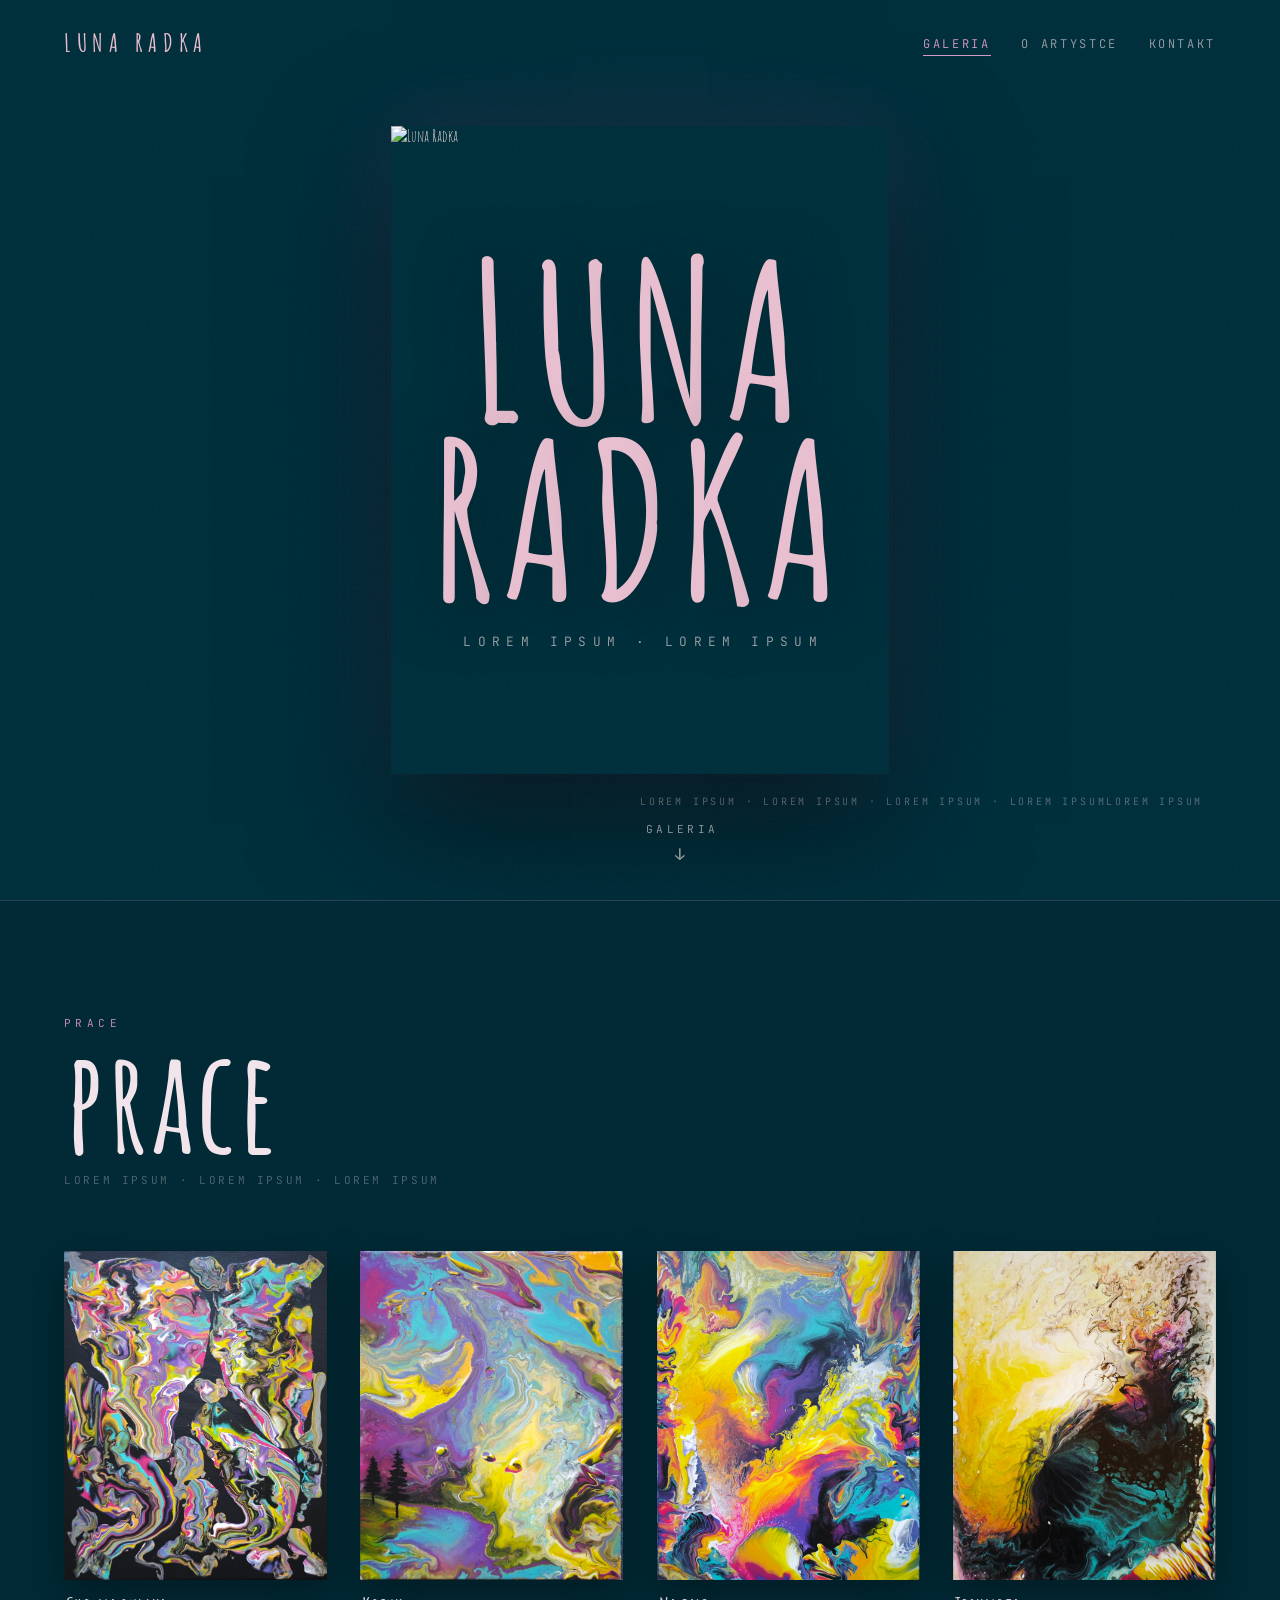
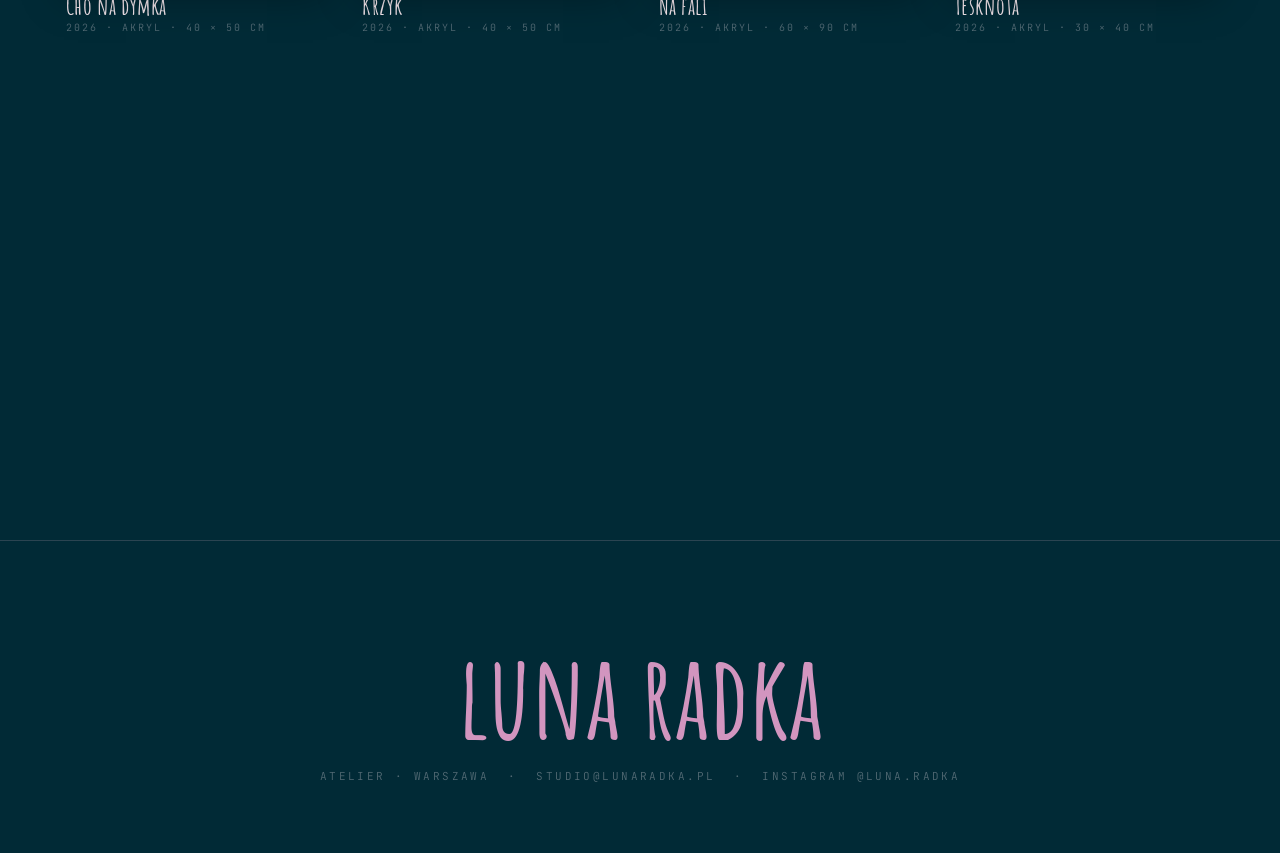
==== commit 7eb2eec0: "3" ====
--- a/index.html
+++ b/index.html
@@ -75,10 +75,10 @@
     <div class="lr-grid">
 
       <figure class="lr-tile" style="transition-delay:0s"
-        data-file="art/Cho na dymka.jpg" data-title="Cho na dymka" data-year="2024" data-tech="akryl na płótnie" data-dim="40 × 50 cm"
-        data-note="LOREM IPSUM LOREM IPSUM LOREM IPSUM LOREM IPSUM LOREM IPSUM LOREM IPSUM LOREM IPSUM ">
-        <div class="lr-tile-frame">
-          <img src="art/Cho na dymka.jpg" alt="Cho na dymka" loading="lazy" />
+        data-file="art/Cho_na_dymka.jpg" data-title="Cho na dymka" data-year="2026" data-tech="akryl na płótnie" data-dim="40 × 50 cm"
+        data-note="LOREM IPSUM LOREM IPSUM LOREM IPSUM LOREM IPSUM LOREM IPSUM LOREM IPSUM LOREM IPSUM ">
+        <div class="lr-tile-frame">
+          <img src="art/Cho_na_dymka.jpg" alt="Cho na dymka" loading="lazy" />
           <div class="lr-tile-veil"></div>
           <div class="lr-tile-view mono">zobacz</div>
         </div>
@@ -103,10 +103,10 @@
       </figure>
 
       <figure class="lr-tile" style="transition-delay:.12s"
-        data-file="art/Na fali.jpg" data-title="Na fali" data-year="2026" data-tech="akryl na płótnie" data-dim="60 × 90 cm"
-        data-note="LOREM IPSUM LOREM IPSUM LOREM IPSUM LOREM IPSUM LOREM IPSUM LOREM IPSUM LOREM IPSUM ">
-        <div class="lr-tile-frame">
-          <img src="art/Na fali.jpg" alt="Na fali" loading="lazy" />
+        data-file="art/Na_fali.jpg" data-title="Na fali" data-year="2026" data-tech="akryl na płótnie" data-dim="60 × 90 cm"
+        data-note="LOREM IPSUM LOREM IPSUM LOREM IPSUM LOREM IPSUM LOREM IPSUM LOREM IPSUM LOREM IPSUM ">
+        <div class="lr-tile-frame">
+          <img src="art/Na_fali.jpg" alt="Na fali" loading="lazy" />
           <div class="lr-tile-veil"></div>
           <div class="lr-tile-view mono">zobacz</div>
         </div>
@@ -117,24 +117,24 @@
       </figure>
 
       <figure class="lr-tile" style="transition-delay:.18s"
-        data-file="art/Tęsknota.jpg" data-title="Tęsknota" data-year="2026" data-tech="akryl na płótnie" data-dim="30 × 40 cm"
-        data-note="LOREM IPSUM LOREM IPSUM LOREM IPSUM LOREM IPSUM LOREM IPSUM LOREM IPSUM LOREM IPSUM ">
-        <div class="lr-tile-frame">
-          <img src="art/Tęsknota.jpg" alt="Tęsknota" loading="lazy" />
-          <div class="lr-tile-veil"></div>
-          <div class="lr-tile-view mono">zobacz</div>
-        </div>
-        <figcaption class="lr-cap">
-          <span class="lr-cap-title">Tęsknota</span>
+        data-file="art/Tesknota.jpg" data-title="Tesknota" data-year="2026" data-tech="akryl na płótnie" data-dim="30 × 40 cm"
+        data-note="LOREM IPSUM LOREM IPSUM LOREM IPSUM LOREM IPSUM LOREM IPSUM LOREM IPSUM LOREM IPSUM ">
+        <div class="lr-tile-frame">
+          <img src="art/Tesknota.jpg" alt="Tesknota" loading="lazy" />
+          <div class="lr-tile-veil"></div>
+          <div class="lr-tile-view mono">zobacz</div>
+        </div>
+        <figcaption class="lr-cap">
+          <span class="lr-cap-title">Tesknota</span>
           <span class="lr-cap-meta mono">2026 · akryl · 30 × 40 cm</span>
         </figcaption>
       </figure>
 
       <figure class="lr-tile" style="transition-delay:0s"
-        data-file="art/To the Core.jpg" data-title="To the Core" data-year="2026" data-tech="akryl na płótnie" data-dim="50 × 70 cm"
-        data-note="LOREM IPSUM LOREM IPSUM LOREM IPSUM LOREM IPSUM LOREM IPSUM LOREM IPSUM LOREM IPSUM ">
-        <div class="lr-tile-frame">
-          <img src="art/To the Core.jpg" alt="To the Core" loading="lazy" />
+        data-file="art/To_the_Core.jpg" data-title="To the Core" data-year="2026" data-tech="akryl na płótnie" data-dim="50 × 70 cm"
+        data-note="LOREM IPSUM LOREM IPSUM LOREM IPSUM LOREM IPSUM LOREM IPSUM LOREM IPSUM LOREM IPSUM ">
+        <div class="lr-tile-frame">
+          <img src="art/To_the_Core.jpg" alt="To the Core" loading="lazy" />
           <div class="lr-tile-veil"></div>
           <div class="lr-tile-view mono">zobacz</div>
         </div>
@@ -145,10 +145,10 @@
       </figure>
 
       <figure class="lr-tile" style="transition-delay:.06s"
-        data-file="art/VIII Siła aka Król.jpg" data-title="VIII Siła aka Król" data-year="2026" data-tech="akryl na płótnie" data-dim="60 × 90 cm"
-        data-note="LOREM IPSUM LOREM IPSUM LOREM IPSUM LOREM IPSUM LOREM IPSUM LOREM IPSUM LOREM IPSUM ">
-        <div class="lr-tile-frame">
-          <img src="art/VIII Siła aka Król.jpg" alt="VIII Siła aka Król" loading="lazy" />
+        data-file="art/VIII_Sila_aka_Krol.jpg" data-title="VIII Siła aka Król" data-year="2026" data-tech="akryl na płótnie" data-dim="60 × 90 cm"
+        data-note="LOREM IPSUM LOREM IPSUM LOREM IPSUM LOREM IPSUM LOREM IPSUM LOREM IPSUM LOREM IPSUM ">
+        <div class="lr-tile-frame">
+          <img src="art/VIII_Sila_aka_Krol.jpg" alt="VIII Siła aka Król" loading="lazy" />
           <div class="lr-tile-veil"></div>
           <div class="lr-tile-view mono">zobacz</div>
         </div>
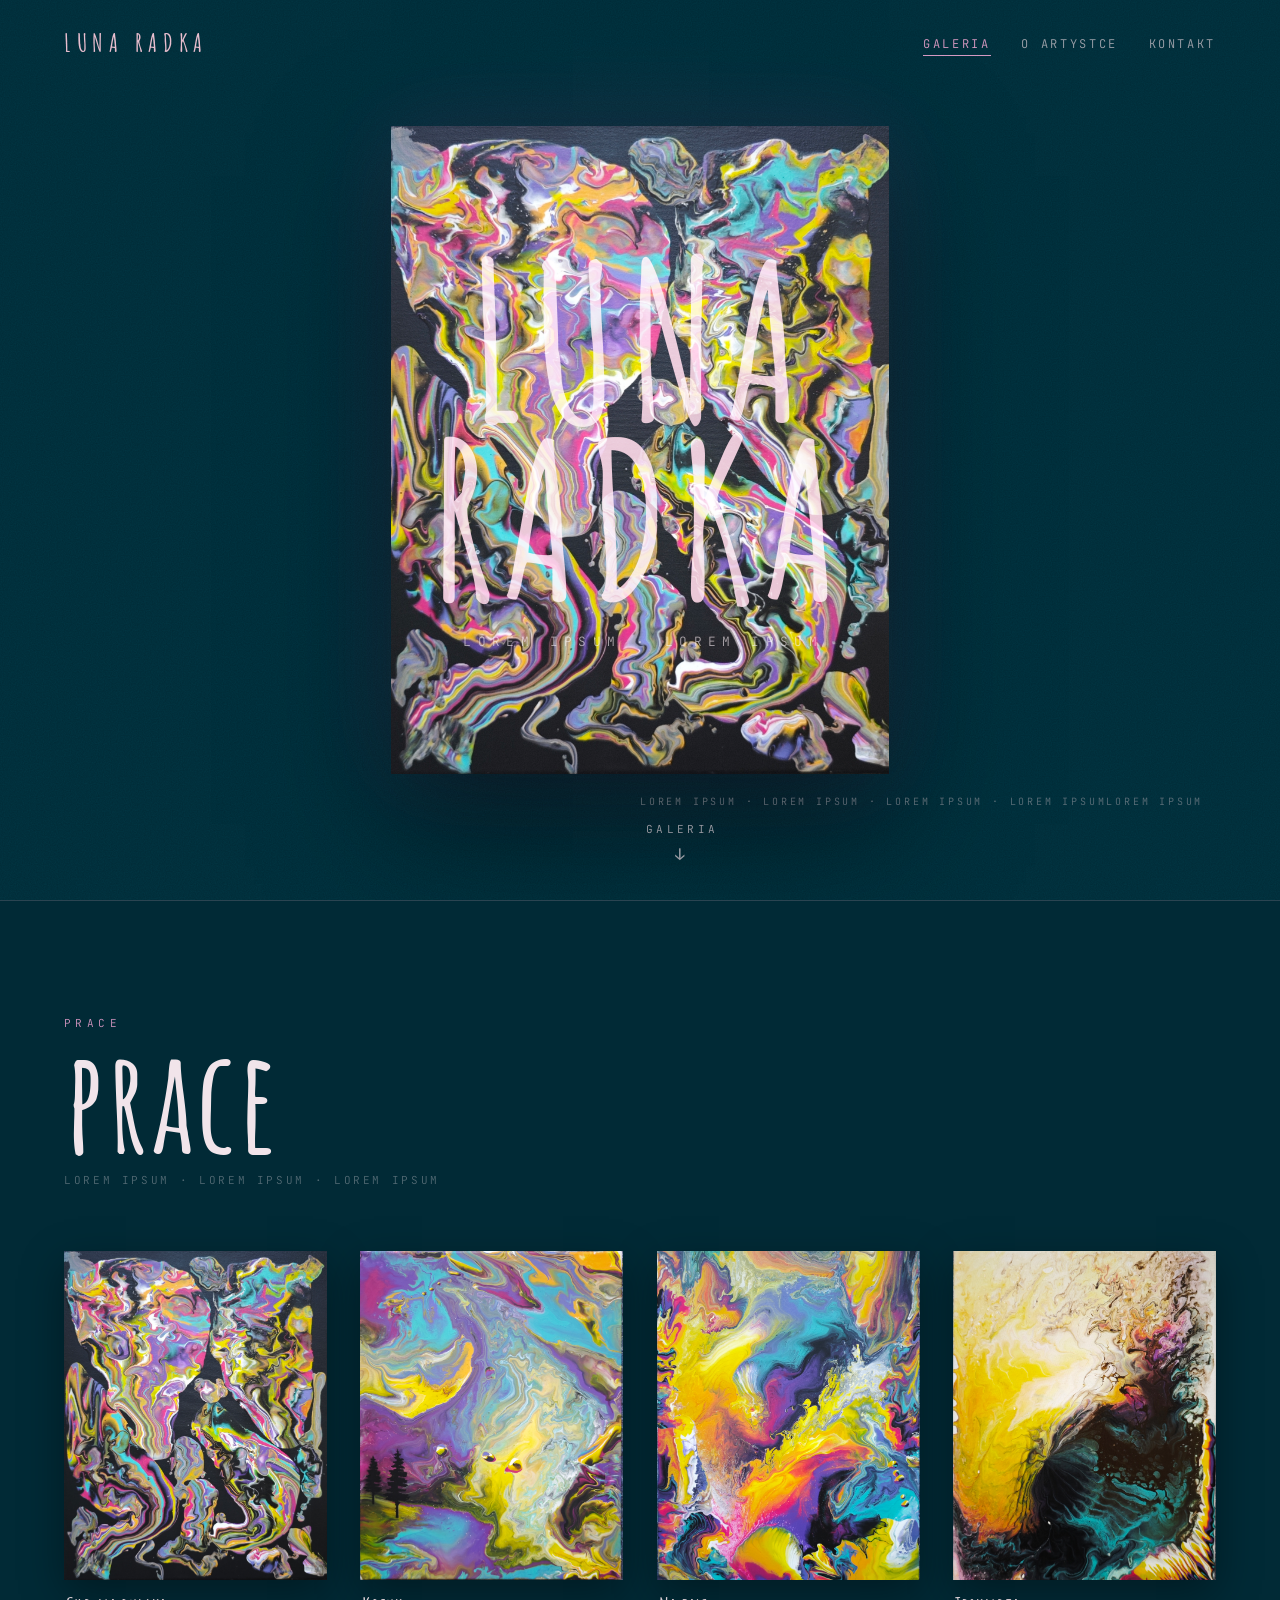
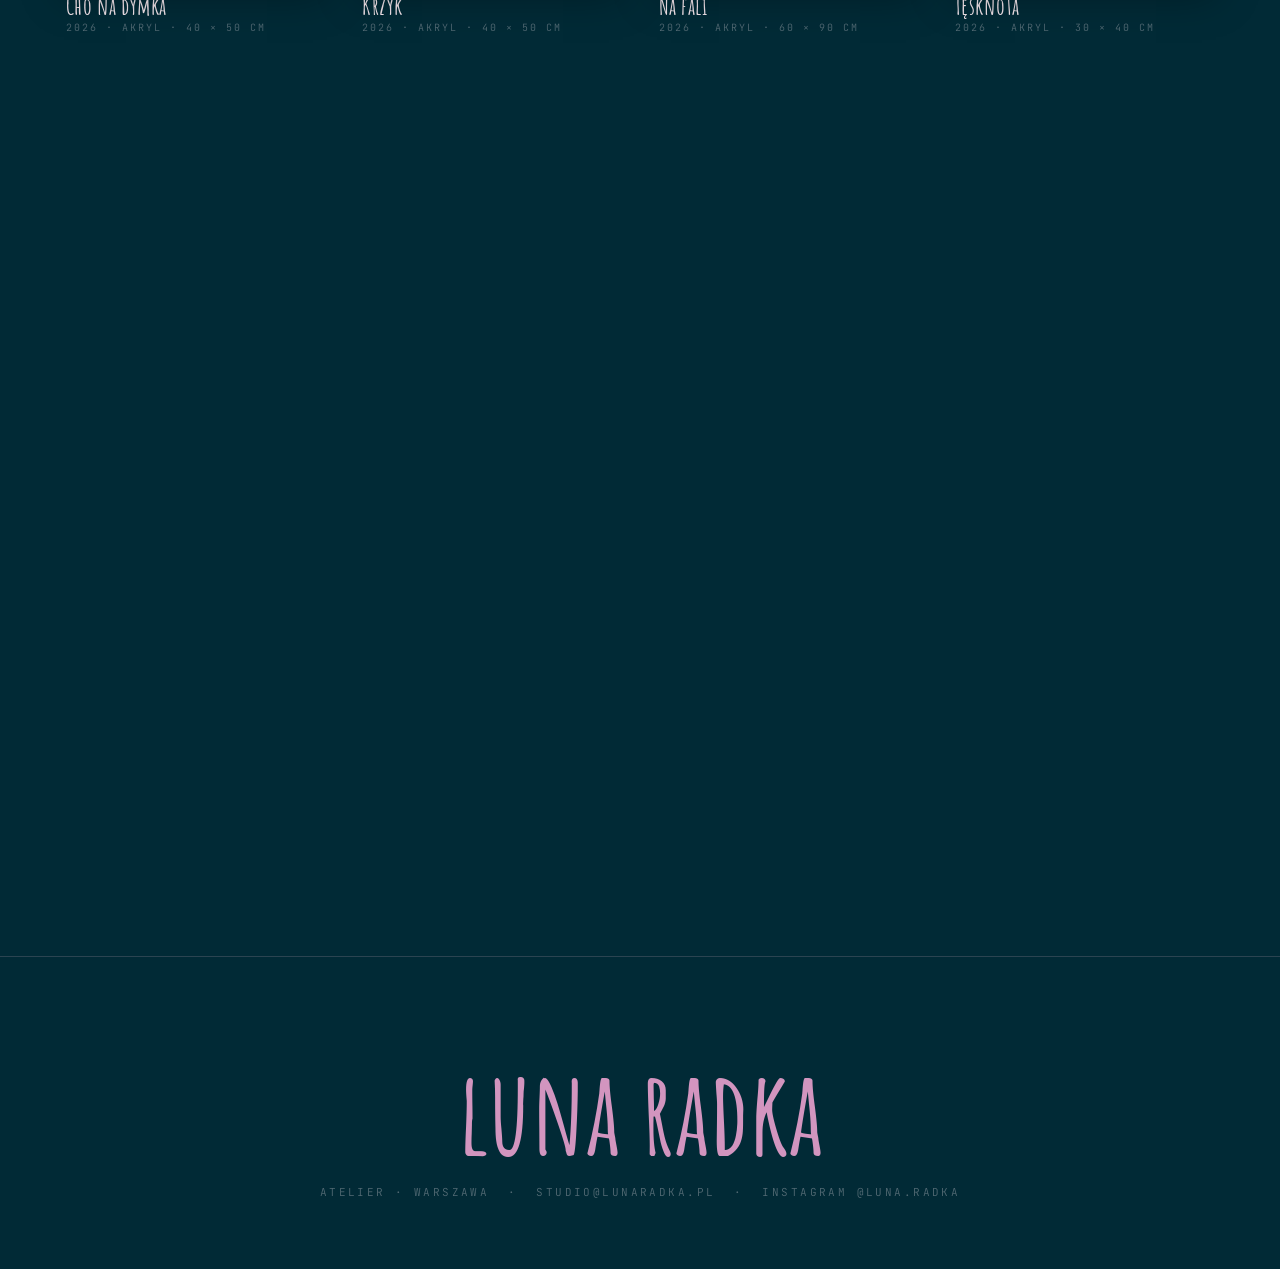
==== commit b9e7fbe5: "4" ====
--- a/index.html
+++ b/index.html
@@ -41,7 +41,7 @@
   <header class="lr-hero" data-screen-label="Hero">
     <div class="lr-hero-img-wrap">
       <div class="lr-hero-frame">
-        <img src="art/01.jpg" alt="Luna Radka" />
+        <img src="art/Cho_na_dymka.jpg" alt="Luna Radka" />
       </div>
     </div>
 
@@ -125,7 +125,7 @@
           <div class="lr-tile-view mono">zobacz</div>
         </div>
         <figcaption class="lr-cap">
-          <span class="lr-cap-title">Tesknota</span>
+          <span class="lr-cap-title">Tęsknota</span>
           <span class="lr-cap-meta mono">2026 · akryl · 30 × 40 cm</span>
         </figcaption>
       </figure>
@@ -185,49 +185,49 @@
           <span class="lr-cap-meta mono">2026 · akryl · 50 × 60 cm</span>
         </figcaption>
       </figure>
+
+      <figure class="lr-tile" style="transition-delay:0s"
+        data-file="art/FARMA.jpg" data-title="Farma" data-year="2025" data-tech="akwarela" data-dim="21 × 29,7 cm"
+        data-note="LOREM IPSUM LOREM IPSUM LOREM IPSUM LOREM IPSUM LOREM IPSUM LOREM IPSUM LOREM IPSUM ">
+        <div class="lr-tile-frame">
+          <img src="art/FARMA.jpg" alt="Farma" loading="lazy" />
+          <div class="lr-tile-veil"></div>
+          <div class="lr-tile-view mono">zobacz</div>
+        </div>
+        <figcaption class="lr-cap">
+          <span class="lr-cap-title">Farma</span>
+          <span class="lr-cap-meta mono">2025 · akwarela · 21 × 29,7 cm</span>
+        </figcaption>
+      </figure>
+
+      <figure class="lr-tile" style="transition-delay:.06s"
+        data-file="art/KITSUNE.jpg" data-title="Kitsune" data-year="2026" data-tech="" data-dim="21 × 29,7 cm"
+        data-note="LOREM IPSUM LOREM IPSUM LOREM IPSUM LOREM IPSUM LOREM IPSUM LOREM IPSUM LOREM IPSUM ">
+        <div class="lr-tile-frame">
+          <img src="art/KITSUNE.jpg" alt="Kitsune" loading="lazy" />
+          <div class="lr-tile-veil"></div>
+          <div class="lr-tile-view mono">zobacz</div>
+        </div>
+        <figcaption class="lr-cap">
+          <span class="lr-cap-title">Kitsune</span>
+          <span class="lr-cap-meta mono">2026 · akwarela · 21 × 29,7 cm</span>
+        </figcaption>
+      </figure>
+
+      <figure class="lr-tile" style="transition-delay:.12s"
+        data-file="art/Lisika_Rabbit.jpg" data-title="Lisika Rabbit" data-year="2026" data-tech="akwarela" data-dim="21 × 29,7 cm"
+        data-note="LOREM IPSUM LOREM IPSUM LOREM IPSUM LOREM IPSUM LOREM IPSUM LOREM IPSUM LOREM IPSUM ">
+        <div class="lr-tile-frame">
+          <img src="art/Lisika_Rabbit.jpg" alt="Lisika Rabbit" loading="lazy" />
+          <div class="lr-tile-veil"></div>
+          <div class="lr-tile-view mono">zobacz</div>
+        </div>
+        <figcaption class="lr-cap">
+          <span class="lr-cap-title">Lisika Rabbit</span>
+          <span class="lr-cap-meta mono">2026 · akwarela · 21 × 29,7 cm</span>
+        </figcaption>
+      </figure>
 <!--
-      <figure class="lr-tile" style="transition-delay:0s"
-        data-file="art/09.jpg" data-title="Dom, którego nie ma" data-year="2022" data-tech="olej, pigment" data-dim="150 × 110 cm"
-        data-note="Pamięć miejsca, które zburzono.">
-        <div class="lr-tile-frame">
-          <img src="art/09.jpg" alt="Dom, którego nie ma" loading="lazy" />
-          <div class="lr-tile-veil"></div>
-          <div class="lr-tile-view mono">zobacz</div>
-        </div>
-        <figcaption class="lr-cap">
-          <span class="lr-cap-title">Dom, którego nie ma</span>
-          <span class="lr-cap-meta mono">2022 · 150 × 110 cm</span>
-        </figcaption>
-      </figure>
-
-      <figure class="lr-tile" style="transition-delay:.06s"
-        data-file="art/10.jpg" data-title="Pole nocą" data-year="2021" data-tech="akryl na płótnie" data-dim="100 × 110 cm"
-        data-note="Granat tak głęboki, że niemal czarny. Pierwsza z serii nocnych.">
-        <div class="lr-tile-frame">
-          <img src="art/10.jpg" alt="Pole nocą" loading="lazy" />
-          <div class="lr-tile-veil"></div>
-          <div class="lr-tile-view mono">zobacz</div>
-        </div>
-        <figcaption class="lr-cap">
-          <span class="lr-cap-title">Pole nocą</span>
-          <span class="lr-cap-meta mono">2021 · 100 × 110 cm</span>
-        </figcaption>
-      </figure>
-
-      <figure class="lr-tile" style="transition-delay:.12s"
-        data-file="art/11.jpg" data-title="Przed burzą" data-year="2020" data-tech="olej na płótnie" data-dim="140 × 100 cm"
-        data-note="Napięcie w powietrzu, jeszcze zanim spadnie pierwsza kropla.">
-        <div class="lr-tile-frame">
-          <img src="art/11.jpg" alt="Przed burzą" loading="lazy" />
-          <div class="lr-tile-veil"></div>
-          <div class="lr-tile-view mono">zobacz</div>
-        </div>
-        <figcaption class="lr-cap">
-          <span class="lr-cap-title">Przed burzą</span>
-          <span class="lr-cap-meta mono">2020 · 140 × 100 cm</span>
-        </figcaption>
-      </figure>
-
       <figure class="lr-tile" style="transition-delay:.18s"
         data-file="art/12.jpg" data-title="Pierwszy oddech" data-year="2018" data-tech="olej, akryl" data-dim="120 × 100 cm"
         data-note="Najwcześniejsza zachowana praca. Tu wszystko się zaczęło.">
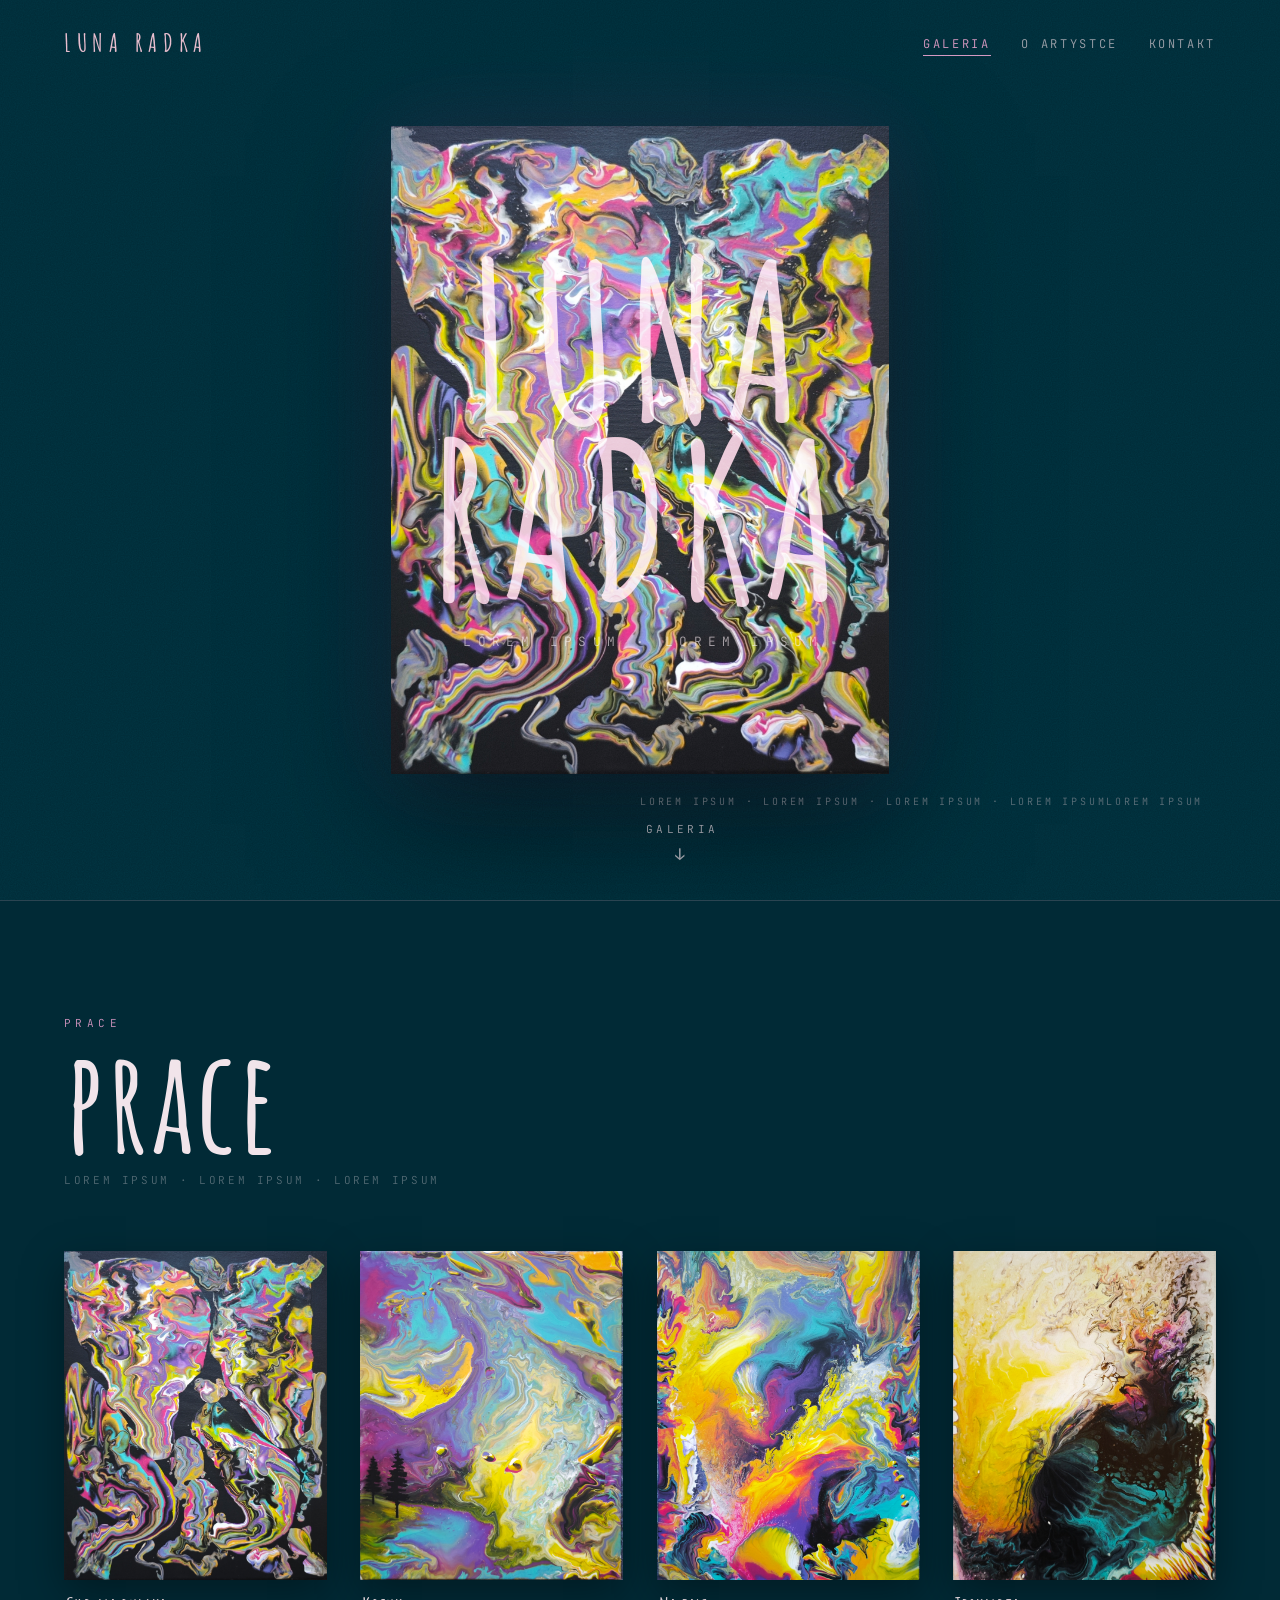
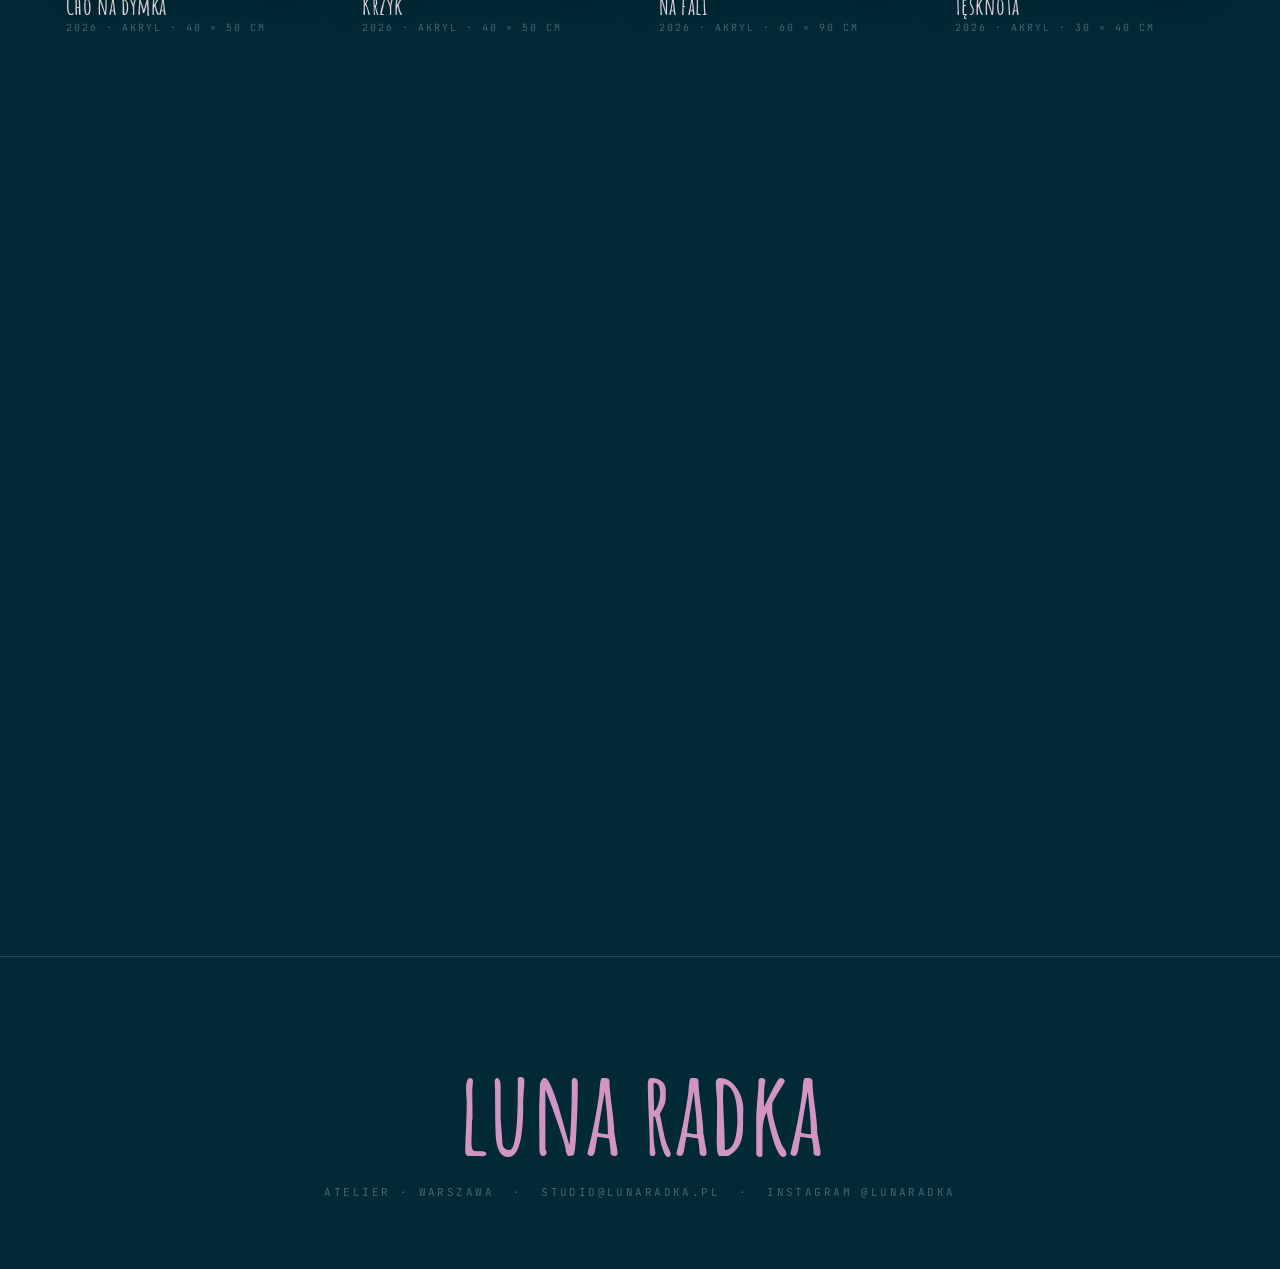
==== commit 98ea2628: "fix: text" ====
--- a/index.html
+++ b/index.html
@@ -1,233 +1,243 @@
 <!DOCTYPE html>
 <html lang="pl">
+
 <head>
-<meta charset="UTF-8" />
-<meta name="viewport" content="width=device-width,initial-scale=1" />
-<title>Luna Radka — galeria</title>
-<meta name="description" content="Luna Radka — malarstwo 2018–2026. Olej i akryl na płótnie. Galeria prac, o artystce, kontakt." />
-<link rel="preconnect" href="https://fonts.googleapis.com">
-<link rel="preconnect" href="https://fonts.gstatic.com" crossorigin>
-<link href="https://fonts.googleapis.com/css2?family=Amatic+SC:wght@400;700&family=JetBrains+Mono:wght@300;400;500&display=swap" rel="stylesheet">
-<link rel="stylesheet" href="css/style.css" />
+  <meta charset="UTF-8" />
+  <meta name="viewport" content="width=device-width,initial-scale=1" />
+  <title>Luna Radka — galeria</title>
+  <meta name="description"
+    content="Luna Radka — malarstwo 2018–2026. Olej i akryl na płótnie. Galeria prac, o artystce, kontakt." />
+  <link rel="preconnect" href="https://fonts.googleapis.com">
+  <link rel="preconnect" href="https://fonts.gstatic.com" crossorigin>
+  <link
+    href="https://fonts.googleapis.com/css2?family=Amatic+SC:wght@400;700&family=JetBrains+Mono:wght@300;400;500&display=swap"
+    rel="stylesheet">
+  <link rel="stylesheet" href="css/style.css" />
 </head>
+
 <body>
 
-<div class="grain"></div>
-
-<div class="lr-page">
-
-  <!-- ── NAWIGACJA ──────────────────────────────────────── -->
-  <nav class="lr-nav">
-    <a class="lr-nav-logo" href="index.html">LUNA RADKA</a>
-    <ul class="lr-nav-links mono">
-      <li><a href="index.html" class="is-current">galeria</a></li>
-      <li><a href="o-artystce.html">o artystce</a></li>
-      <li><a href="kontakt.html">kontakt</a></li>
-    </ul>
-    <button class="lr-nav-toggle mono" aria-label="Otwórz menu" aria-expanded="false">
-      <span class="lr-nav-toggle-label">menu</span>
-      <span class="lr-burger" aria-hidden="true"><i></i><i></i></span>
-    </button>
-    <div class="lr-nav-overlay">
-      <ul class="lr-nav-overlay-links">
-        <li style="transition-delay:.05s"><a href="index.html" class="is-current">galeria</a></li>
-        <li style="transition-delay:.11s"><a href="o-artystce.html">o artystce</a></li>
-        <li style="transition-delay:.17s"><a href="kontakt.html">kontakt</a></li>
+  <div class="grain"></div>
+
+  <div class="lr-page">
+
+    <!-- ── NAWIGACJA ──────────────────────────────────────── -->
+    <nav class="lr-nav">
+      <a class="lr-nav-logo" href="index.html">LUNA RADKA</a>
+      <ul class="lr-nav-links mono">
+        <li><a href="index.html" class="is-current">galeria</a></li>
+        <li><a href="o-artystce.html">o artystce</a></li>
+        <li><a href="kontakt.html">kontakt</a></li>
       </ul>
-    </div>
-  </nav>
-
-  <!-- ── HERO ───────────────────────────────────────────── -->
-  <header class="lr-hero" data-screen-label="Hero">
-    <div class="lr-hero-img-wrap">
-      <div class="lr-hero-frame">
-        <img src="art/Cho_na_dymka.jpg" alt="Luna Radka" />
-      </div>
-    </div>
-
-    <div class="lr-hero-caption mono">
-      LOREM IPSUM · LOREM IPSUM · LOREM IPSUM · LOREM IPSUMLOREM IPSUM
-    </div>
-
-    <div class="lr-hero-text">
-      <div class="lr-hero-name">
-        <span aria-label="LUNA"><span class="lr-char" style="animation-delay:.15s">L</span><span class="lr-char" style="animation-delay:.195s">U</span><span class="lr-char" style="animation-delay:.24s">N</span><span class="lr-char" style="animation-delay:.285s">A</span></span>
-        <br />
-        <span aria-label="RADKA"><span class="lr-char" style="animation-delay:.45s">R</span><span class="lr-char" style="animation-delay:.495s">A</span><span class="lr-char" style="animation-delay:.54s">D</span><span class="lr-char" style="animation-delay:.585s">K</span><span class="lr-char" style="animation-delay:.63s">A</span></span>
-      </div>
-      <div class="lr-hero-sub mono">LOREM IPSUM · LOREM IPSUM</div>
-    </div>
-
-    <button class="lr-scroll-cue mono">
-      <span>galeria</span>
-      <span class="lr-arrow">↓</span>
-    </button>
-  </header>
-
-  <!-- ── GALERIA ────────────────────────────────────────── -->
-  <section class="lr-gallery" id="galeria" data-screen-label="Galeria">
-    <div class="lr-gallery-head">
-      <div class="lr-gallery-num mono">PRACE</div>
-      <h2 class="lr-gallery-title">prace</h2>
-      <div class="lr-gallery-meta mono">LOREM IPSUM · LOREM IPSUM · LOREM IPSUM</div>
-    </div>
-
-    <div class="lr-grid">
-
-      <figure class="lr-tile" style="transition-delay:0s"
-        data-file="art/Cho_na_dymka.jpg" data-title="Cho na dymka" data-year="2026" data-tech="akryl na płótnie" data-dim="40 × 50 cm"
-        data-note="LOREM IPSUM LOREM IPSUM LOREM IPSUM LOREM IPSUM LOREM IPSUM LOREM IPSUM LOREM IPSUM ">
-        <div class="lr-tile-frame">
-          <img src="art/Cho_na_dymka.jpg" alt="Cho na dymka" loading="lazy" />
-          <div class="lr-tile-veil"></div>
-          <div class="lr-tile-view mono">zobacz</div>
-        </div>
-        <figcaption class="lr-cap">
-          <span class="lr-cap-title">Cho na dymka</span>
-          <span class="lr-cap-meta mono">2026 · akryl · 40 × 50 cm</span>
-        </figcaption>
-      </figure>
-
-      <figure class="lr-tile" style="transition-delay:.06s"
-        data-file="art/Krzyk.jpg" data-title="Krzyk" data-year="2026" data-tech="akryl na płótnie" data-dim="40 × 50 cm"
-        data-note="LOREM IPSUM LOREM IPSUM LOREM IPSUM LOREM IPSUM LOREM IPSUM LOREM IPSUM LOREM IPSUM ">
-        <div class="lr-tile-frame">
-          <img src="art/Krzyk.jpg" alt="Krzyk" loading="lazy" />
-          <div class="lr-tile-veil"></div>
-          <div class="lr-tile-view mono">zobacz</div>
-        </div>
-        <figcaption class="lr-cap">
-          <span class="lr-cap-title">Krzyk</span>
-          <span class="lr-cap-meta mono">2026 · akryl · 40 × 50 cm</span>
-        </figcaption>
-      </figure>
-
-      <figure class="lr-tile" style="transition-delay:.12s"
-        data-file="art/Na_fali.jpg" data-title="Na fali" data-year="2026" data-tech="akryl na płótnie" data-dim="60 × 90 cm"
-        data-note="LOREM IPSUM LOREM IPSUM LOREM IPSUM LOREM IPSUM LOREM IPSUM LOREM IPSUM LOREM IPSUM ">
-        <div class="lr-tile-frame">
-          <img src="art/Na_fali.jpg" alt="Na fali" loading="lazy" />
-          <div class="lr-tile-veil"></div>
-          <div class="lr-tile-view mono">zobacz</div>
-        </div>
-        <figcaption class="lr-cap">
-          <span class="lr-cap-title">Na fali</span>
-          <span class="lr-cap-meta mono">2026 · akryl · 60 × 90 cm</span>
-        </figcaption>
-      </figure>
-
-      <figure class="lr-tile" style="transition-delay:.18s"
-        data-file="art/Tesknota.jpg" data-title="Tesknota" data-year="2026" data-tech="akryl na płótnie" data-dim="30 × 40 cm"
-        data-note="LOREM IPSUM LOREM IPSUM LOREM IPSUM LOREM IPSUM LOREM IPSUM LOREM IPSUM LOREM IPSUM ">
-        <div class="lr-tile-frame">
-          <img src="art/Tesknota.jpg" alt="Tesknota" loading="lazy" />
-          <div class="lr-tile-veil"></div>
-          <div class="lr-tile-view mono">zobacz</div>
-        </div>
-        <figcaption class="lr-cap">
-          <span class="lr-cap-title">Tęsknota</span>
-          <span class="lr-cap-meta mono">2026 · akryl · 30 × 40 cm</span>
-        </figcaption>
-      </figure>
-
-      <figure class="lr-tile" style="transition-delay:0s"
-        data-file="art/To_the_Core.jpg" data-title="To the Core" data-year="2026" data-tech="akryl na płótnie" data-dim="50 × 70 cm"
-        data-note="LOREM IPSUM LOREM IPSUM LOREM IPSUM LOREM IPSUM LOREM IPSUM LOREM IPSUM LOREM IPSUM ">
-        <div class="lr-tile-frame">
-          <img src="art/To_the_Core.jpg" alt="To the Core" loading="lazy" />
-          <div class="lr-tile-veil"></div>
-          <div class="lr-tile-view mono">zobacz</div>
-        </div>
-        <figcaption class="lr-cap">
-          <span class="lr-cap-title">To the Core</span>
-          <span class="lr-cap-meta mono">2026 · akryl · 50 × 70 cm</span>
-        </figcaption>
-      </figure>
-
-      <figure class="lr-tile" style="transition-delay:.06s"
-        data-file="art/VIII_Sila_aka_Krol.jpg" data-title="VIII Siła aka Król" data-year="2026" data-tech="akryl na płótnie" data-dim="60 × 90 cm"
-        data-note="LOREM IPSUM LOREM IPSUM LOREM IPSUM LOREM IPSUM LOREM IPSUM LOREM IPSUM LOREM IPSUM ">
-        <div class="lr-tile-frame">
-          <img src="art/VIII_Sila_aka_Krol.jpg" alt="VIII Siła aka Król" loading="lazy" />
-          <div class="lr-tile-veil"></div>
-          <div class="lr-tile-view mono">zobacz</div>
-        </div>
-        <figcaption class="lr-cap">
-          <span class="lr-cap-title">VIII Siła aka Król</span>
-          <span class="lr-cap-meta mono">2026 · akryl · 60 × 90 cm</span>
-        </figcaption>
-      </figure>
-
-      <figure class="lr-tile" style="transition-delay:.12s"
-        data-file="art/Wybraniec.jpg" data-title="Wybraniec" data-year="2026" data-tech="akryl na płótnie" data-dim="30 × 40 cm"
-        data-note="LOREM IPSUM LOREM IPSUM LOREM IPSUM LOREM IPSUM LOREM IPSUM LOREM IPSUM LOREM IPSUM ">
-        <div class="lr-tile-frame">
-          <img src="art/Wybraniec.jpg" alt="Wybraniec" loading="lazy" />
-          <div class="lr-tile-veil"></div>
-          <div class="lr-tile-view mono">zobacz</div>
-        </div>
-        <figcaption class="lr-cap">
-          <span class="lr-cap-title">Wybraniec</span>
-          <span class="lr-cap-meta mono">2026 · akryl · 30 × 40 cm</span>
-        </figcaption>
-      </figure>
-
-      <figure class="lr-tile" style="transition-delay:.18s"
-        data-file="art/Zwiadowca.jpg" data-title="Zwiadowca" data-year="2026" data-tech="akryl na płótnie" data-dim="50 × 60 cm"
-        data-note="LOREM IPSUM LOREM IPSUM LOREM IPSUM LOREM IPSUM LOREM IPSUM LOREM IPSUM LOREM IPSUM ">
-        <div class="lr-tile-frame">
-          <img src="art/Zwiadowca.jpg" alt="Zwiadowca" loading="lazy" />
-          <div class="lr-tile-veil"></div>
-          <div class="lr-tile-view mono">zobacz</div>
-        </div>
-        <figcaption class="lr-cap">
-          <span class="lr-cap-title">Zwiadowca</span>
-          <span class="lr-cap-meta mono">2026 · akryl · 50 × 60 cm</span>
-        </figcaption>
-      </figure>
-
-      <figure class="lr-tile" style="transition-delay:0s"
-        data-file="art/FARMA.jpg" data-title="Farma" data-year="2025" data-tech="akwarela" data-dim="21 × 29,7 cm"
-        data-note="LOREM IPSUM LOREM IPSUM LOREM IPSUM LOREM IPSUM LOREM IPSUM LOREM IPSUM LOREM IPSUM ">
-        <div class="lr-tile-frame">
-          <img src="art/FARMA.jpg" alt="Farma" loading="lazy" />
-          <div class="lr-tile-veil"></div>
-          <div class="lr-tile-view mono">zobacz</div>
-        </div>
-        <figcaption class="lr-cap">
-          <span class="lr-cap-title">Farma</span>
-          <span class="lr-cap-meta mono">2025 · akwarela · 21 × 29,7 cm</span>
-        </figcaption>
-      </figure>
-
-      <figure class="lr-tile" style="transition-delay:.06s"
-        data-file="art/KITSUNE.jpg" data-title="Kitsune" data-year="2026" data-tech="" data-dim="21 × 29,7 cm"
-        data-note="LOREM IPSUM LOREM IPSUM LOREM IPSUM LOREM IPSUM LOREM IPSUM LOREM IPSUM LOREM IPSUM ">
-        <div class="lr-tile-frame">
-          <img src="art/KITSUNE.jpg" alt="Kitsune" loading="lazy" />
-          <div class="lr-tile-veil"></div>
-          <div class="lr-tile-view mono">zobacz</div>
-        </div>
-        <figcaption class="lr-cap">
-          <span class="lr-cap-title">Kitsune</span>
-          <span class="lr-cap-meta mono">2026 · akwarela · 21 × 29,7 cm</span>
-        </figcaption>
-      </figure>
-
-      <figure class="lr-tile" style="transition-delay:.12s"
-        data-file="art/Lisika_Rabbit.jpg" data-title="Lisika Rabbit" data-year="2026" data-tech="akwarela" data-dim="21 × 29,7 cm"
-        data-note="LOREM IPSUM LOREM IPSUM LOREM IPSUM LOREM IPSUM LOREM IPSUM LOREM IPSUM LOREM IPSUM ">
-        <div class="lr-tile-frame">
-          <img src="art/Lisika_Rabbit.jpg" alt="Lisika Rabbit" loading="lazy" />
-          <div class="lr-tile-veil"></div>
-          <div class="lr-tile-view mono">zobacz</div>
-        </div>
-        <figcaption class="lr-cap">
-          <span class="lr-cap-title">Lisika Rabbit</span>
-          <span class="lr-cap-meta mono">2026 · akwarela · 21 × 29,7 cm</span>
-        </figcaption>
-      </figure>
-<!--
+      <button class="lr-nav-toggle mono" aria-label="Otwórz menu" aria-expanded="false">
+        <span class="lr-nav-toggle-label">menu</span>
+        <span class="lr-burger" aria-hidden="true"><i></i><i></i></span>
+      </button>
+      <div class="lr-nav-overlay">
+        <ul class="lr-nav-overlay-links">
+          <li style="transition-delay:.05s"><a href="index.html" class="is-current">galeria</a></li>
+          <li style="transition-delay:.11s"><a href="o-artystce.html">o artystce</a></li>
+          <li style="transition-delay:.17s"><a href="kontakt.html">kontakt</a></li>
+        </ul>
+      </div>
+    </nav>
+
+    <!-- ── HERO ───────────────────────────────────────────── -->
+    <header class="lr-hero" data-screen-label="Hero">
+      <div class="lr-hero-img-wrap">
+        <div class="lr-hero-frame">
+          <img src="art/Cho_na_dymka.jpg" alt="Luna Radka" />
+        </div>
+      </div>
+
+      <div class="lr-hero-caption mono">
+        LOREM IPSUM · LOREM IPSUM · LOREM IPSUM · LOREM IPSUMLOREM IPSUM
+      </div>
+
+      <div class="lr-hero-text">
+        <div class="lr-hero-name">
+          <span aria-label="LUNA"><span class="lr-char" style="animation-delay:.15s">L</span><span class="lr-char"
+              style="animation-delay:.195s">U</span><span class="lr-char" style="animation-delay:.24s">N</span><span
+              class="lr-char" style="animation-delay:.285s">A</span></span>
+          <br />
+          <span aria-label="RADKA"><span class="lr-char" style="animation-delay:.45s">R</span><span class="lr-char"
+              style="animation-delay:.495s">A</span><span class="lr-char" style="animation-delay:.54s">D</span><span
+              class="lr-char" style="animation-delay:.585s">K</span><span class="lr-char"
+              style="animation-delay:.63s">A</span></span>
+        </div>
+        <div class="lr-hero-sub mono">LOREM IPSUM · LOREM IPSUM</div>
+      </div>
+
+      <button class="lr-scroll-cue mono">
+        <span>galeria</span>
+        <span class="lr-arrow">↓</span>
+      </button>
+    </header>
+
+    <!-- ── GALERIA ────────────────────────────────────────── -->
+    <section class="lr-gallery" id="galeria" data-screen-label="Galeria">
+      <div class="lr-gallery-head">
+        <div class="lr-gallery-num mono">PRACE</div>
+        <h2 class="lr-gallery-title">prace</h2>
+        <div class="lr-gallery-meta mono">LOREM IPSUM · LOREM IPSUM · LOREM IPSUM</div>
+      </div>
+
+      <div class="lr-grid">
+
+        <figure class="lr-tile" style="transition-delay:0s" data-file="art/Cho_na_dymka.jpg" data-title="Cho na dymka"
+          data-year="2026" data-tech="akryl na płótnie" data-dim="40 × 50 cm"
+          data-note="Dwójka przyjaciół wyszła na przerwę na papierosa, scalając się w tym krótkim momencie odpoczynku.">
+          <div class="lr-tile-frame">
+            <img src="art/Cho_na_dymka.jpg" alt="Cho na dymka" loading="lazy" />
+            <div class="lr-tile-veil"></div>
+            <div class="lr-tile-view mono">zobacz</div>
+          </div>
+          <figcaption class="lr-cap">
+            <span class="lr-cap-title">Cho na dymka</span>
+            <span class="lr-cap-meta mono">2026 · akryl · 40 × 50 cm</span>
+          </figcaption>
+        </figure>
+
+        <figure class="lr-tile" style="transition-delay:.06s" data-file="art/Krzyk.jpg" data-title="Krzyk"
+          data-year="2026" data-tech="akryl na płótnie" data-dim="40 × 50 cm"
+          data-note="Moja interpretacja “Krzyku” E. Muncha. Jedna z kilku intertekstualnych prac.">
+          <div class="lr-tile-frame">
+            <img src="art/Krzyk.jpg" alt="Krzyk" loading="lazy" />
+            <div class="lr-tile-veil"></div>
+            <div class="lr-tile-view mono">zobacz</div>
+          </div>
+          <figcaption class="lr-cap">
+            <span class="lr-cap-title">Krzyk</span>
+            <span class="lr-cap-meta mono">2026 · akryl · 40 × 50 cm</span>
+          </figcaption>
+        </figure>
+
+        <figure class="lr-tile" style="transition-delay:.12s" data-file="art/Na_fali.jpg" data-title="Na fali"
+          data-year="2026" data-tech="akryl na płótnie" data-dim="60 × 90 cm"
+          data-note="Na odległej, fantastycznej planecie, wielkie fale rozbryzgują się o brzeg.">
+          <div class="lr-tile-frame">
+            <img src="art/Na_fali.jpg" alt="Na fali" loading="lazy" />
+            <div class="lr-tile-veil"></div>
+            <div class="lr-tile-view mono">zobacz</div>
+          </div>
+          <figcaption class="lr-cap">
+            <span class="lr-cap-title">Na fali</span>
+            <span class="lr-cap-meta mono">2026 · akryl · 60 × 90 cm</span>
+          </figcaption>
+        </figure>
+
+        <figure class="lr-tile" style="transition-delay:.18s" data-file="art/Tesknota.jpg" data-title="Tęsknota"
+          data-year="2026" data-tech="akryl na płótnie" data-dim="30 × 40 cm"
+          data-note="Obraz przedstawia siedzącą postać przepełnioną tęsknotą. Postać powoli zaczyna się rozpływać, rozpadać, tak jak wspomnienia z biegiem czasu. Jasne, żywe kolory kontrastują z tą nostalgią">
+          <div class="lr-tile-frame">
+            <img src="art/Tesknota.jpg" alt="Tęsknota" loading="lazy" />
+            <div class="lr-tile-veil"></div>
+            <div class="lr-tile-view mono">zobacz</div>
+          </div>
+          <figcaption class="lr-cap">
+            <span class="lr-cap-title">Tęsknota</span>
+            <span class="lr-cap-meta mono">2026 · akryl · 30 × 40 cm</span>
+          </figcaption>
+        </figure>
+
+        <figure class="lr-tile" style="transition-delay:0s" data-file="art/To_the_Core.jpg"
+          data-title="To the Core/Nucleus" data-year="2026" data-tech="akryl na płótnie" data-dim="50 × 70 cm"
+          data-note="Obraz przedstawia podróż do rdzenia, do jądra … Ziemi? W lewym dolnym rogu wystają głowy postaci kierujących się wgłąb.">
+          <div class="lr-tile-frame">
+            <img src="art/To_the_Core.jpg" alt="To the Core" loading="lazy" />
+            <div class="lr-tile-veil"></div>
+            <div class="lr-tile-view mono">zobacz</div>
+          </div>
+          <figcaption class="lr-cap">
+            <span class="lr-cap-title">To the Core</span>
+            <span class="lr-cap-meta mono">2026 · akryl · 50 × 70 cm</span>
+          </figcaption>
+        </figure>
+
+        <figure class="lr-tile" style="transition-delay:.06s" data-file="art/VIII_Sila_aka_Krol.jpg"
+          data-title="VIII Siła aka Król" data-year="2026" data-tech="akryl na płótnie" data-dim="60 × 90 cm"
+          data-note="Obraz przedstawia lwa na tle swojego terytorium. Nawiązuje swoją symboliką do karty Tarota “Siła”, oznaczonej numerem VIII.">
+          <div class="lr-tile-frame">
+            <img src="art/VIII_Sila_aka_Krol.jpg" alt="VIII Siła aka Król" loading="lazy" />
+            <div class="lr-tile-veil"></div>
+            <div class="lr-tile-view mono">zobacz</div>
+          </div>
+          <figcaption class="lr-cap">
+            <span class="lr-cap-title">VIII Siła aka Król</span>
+            <span class="lr-cap-meta mono">2026 · akryl · 60 × 90 cm</span>
+          </figcaption>
+        </figure>
+
+        <figure class="lr-tile" style="transition-delay:.12s" data-file="art/Wybraniec.jpg" data-title="Wybraniec"
+          data-year="2026" data-tech="akryl na płótnie" data-dim="30 × 40 cm"
+          data-note="Ważka przysiadła na nosie elfa, czyniąc go tym samym Wybrańcem. Obraz uwiecznia podobne wspomnienia artystki z ważkami, ćmami i motylami.">
+          <div class="lr-tile-frame">
+            <img src="art/Wybraniec.jpg" alt="Wybraniec" loading="lazy" />
+            <div class="lr-tile-veil"></div>
+            <div class="lr-tile-view mono">zobacz</div>
+          </div>
+          <figcaption class="lr-cap">
+            <span class="lr-cap-title">Wybraniec</span>
+            <span class="lr-cap-meta mono">2026 · akryl · 30 × 40 cm</span>
+          </figcaption>
+        </figure>
+
+        <figure class="lr-tile" style="transition-delay:.18s" data-file="art/Zwiadowca.jpg" data-title="Zwiadowca"
+          data-year="2026" data-tech="akryl na płótnie" data-dim="50 × 60 cm"
+          data-note="Postać w prawym dolnym rogu to Zwiadowca, który bada nowe intergalaktyczne tereny.">
+          <div class="lr-tile-frame">
+            <img src="art/Zwiadowca.jpg" alt="Zwiadowca" loading="lazy" />
+            <div class="lr-tile-veil"></div>
+            <div class="lr-tile-view mono">zobacz</div>
+          </div>
+          <figcaption class="lr-cap">
+            <span class="lr-cap-title">Zwiadowca</span>
+            <span class="lr-cap-meta mono">2026 · akryl · 50 × 60 cm</span>
+          </figcaption>
+        </figure>
+
+        <figure class="lr-tile" style="transition-delay:0s" data-file="art/FARMA.jpg" data-title="Farma"
+          data-year="2025" data-tech="akwarela" data-dim="21 × 29,7 cm"
+          data-note="Praca przedstawia zwierzęta gospodarskie: królik, kurczak, świnka. Dla bystrego oka znajdzie się też smok: poluje czy chroni?">
+          <div class="lr-tile-frame">
+            <img src="art/FARMA.jpg" alt="Farma" loading="lazy" />
+            <div class="lr-tile-veil"></div>
+            <div class="lr-tile-view mono">zobacz</div>
+          </div>
+          <figcaption class="lr-cap">
+            <span class="lr-cap-title">Farma</span>
+            <span class="lr-cap-meta mono">2025 · akwarela · 21 × 29,7 cm</span>
+          </figcaption>
+        </figure>
+
+        <figure class="lr-tile" style="transition-delay:.06s" data-file="art/KITSUNE.jpg" data-title="Kitsune"
+          data-year="2026" data-tech="akwarela" data-dim="21 × 29,7 cm"
+          data-note="Czujesz się obserwowany? Masz rację, przygląda Ci się lis. Możesz spróbować się z nim zaprzyjaźnić, przekupując go soczystą rybką, która pływa w pobliżu.">
+          <div class="lr-tile-frame">
+            <img src="art/KITSUNE.jpg" alt="Kitsune" loading="lazy" />
+            <div class="lr-tile-veil"></div>
+            <div class="lr-tile-view mono">zobacz</div>
+          </div>
+          <figcaption class="lr-cap">
+            <span class="lr-cap-title">Kitsune</span>
+            <span class="lr-cap-meta mono">2026 · akwarela · 21 × 29,7 cm</span>
+          </figcaption>
+        </figure>
+
+        <figure class="lr-tile" style="transition-delay:.12s" data-file="art/Lisika_Rabbit.jpg"
+          data-title="Lisika Rabbit" data-year="2026" data-tech="akwarela" data-dim="21 × 29,7 cm"
+          data-note="Kiedy wszyscy biegają za tą samą laską, Ty masz swoją wierną i wyjątkową alternatywkę: Lisikę Rabbit">
+          <div class="lr-tile-frame">
+            <img src="art/Lisika_Rabbit.jpg" alt="Lisika Rabbit" loading="lazy" />
+            <div class="lr-tile-veil"></div>
+            <div class="lr-tile-view mono">zobacz</div>
+          </div>
+          <figcaption class="lr-cap">
+            <span class="lr-cap-title">Lisika Rabbit</span>
+            <span class="lr-cap-meta mono">2026 · akwarela · 21 × 29,7 cm</span>
+          </figcaption>
+        </figure>
+        <!--
       <figure class="lr-tile" style="transition-delay:.18s"
         data-file="art/12.jpg" data-title="Pierwszy oddech" data-year="2018" data-tech="olej, akryl" data-dim="120 × 100 cm"
         data-note="Najwcześniejsza zachowana praca. Tu wszystko się zaczęło.">
@@ -246,36 +256,37 @@
   </section>
 
   <!-- ── STOPKA ─────────────────────────────────────────── -->
-  <footer class="lr-footer">
-    <div class="lr-footer-name">luna radka</div>
-    <div class="lr-footer-meta mono">
-      atelier · warszawa &nbsp;·&nbsp; studio@lunaradka.pl &nbsp;·&nbsp; instagram @luna.radka
-    </div>
-  </footer>
-
-</div>
-
-<!-- ── LIGHTBOX (wypełniany przez main.js) ──────────────── -->
-<div class="lr-lightbox" hidden>
-  <button class="lr-lb-close mono" aria-label="Zamknij">✕ <span>zamknij</span></button>
-  <button class="lr-lb-nav lr-lb-prev" aria-label="Poprzedni">‹</button>
-  <div class="lr-lb-inner">
-    <div class="lr-lb-img"><img alt="" /></div>
-    <div class="lr-lb-meta">
-      <div class="lr-lb-index mono">01 / 12</div>
-      <h3 class="lr-lb-title">—</h3>
-      <div class="lr-lb-specs mono">
-        <div><span>rok</span><em data-spec="rok"></em></div>
-        <div><span>technika</span><em data-spec="technika"></em></div>
-        <div><span>wymiary</span><em data-spec="wymiary"></em></div>
-      </div>
-      <p class="lr-lb-note">—</p>
-      <div class="lr-lb-status mono">— praca dostępna · zapytaj o cenę —</div>
-    </div>
-  </div>
-  <button class="lr-lb-nav lr-lb-next" aria-label="Następny">›</button>
-</div>
-
-<script src="js/main.js"></script>
+        <footer class="lr-footer">
+          <div class="lr-footer-name">luna radka</div>
+          <div class="lr-footer-meta mono">
+            atelier · warszawa &nbsp;·&nbsp; studio@lunaradka.pl &nbsp;·&nbsp; instagram @lunaradka
+          </div>
+        </footer>
+
+      </div>
+
+      <!-- ── LIGHTBOX (wypełniany przez main.js) ──────────────── -->
+      <div class="lr-lightbox" hidden>
+        <button class="lr-lb-close mono" aria-label="Zamknij">✕ <span>zamknij</span></button>
+        <button class="lr-lb-nav lr-lb-prev" aria-label="Poprzedni">‹</button>
+        <div class="lr-lb-inner">
+          <div class="lr-lb-img"><img alt="" /></div>
+          <div class="lr-lb-meta">
+            <div class="lr-lb-index mono">01 / 12</div>
+            <h3 class="lr-lb-title">—</h3>
+            <div class="lr-lb-specs mono">
+              <div><span>rok</span><em data-spec="rok"></em></div>
+              <div><span>technika</span><em data-spec="technika"></em></div>
+              <div><span>wymiary</span><em data-spec="wymiary"></em></div>
+            </div>
+            <p class="lr-lb-note">—</p>
+            <div class="lr-lb-status mono">— praca dostępna · zapytaj o cenę —</div>
+          </div>
+        </div>
+        <button class="lr-lb-nav lr-lb-next" aria-label="Następny">›</button>
+      </div>
+
+      <script src="js/main.js"></script>
 </body>
-</html>
+
+</html>
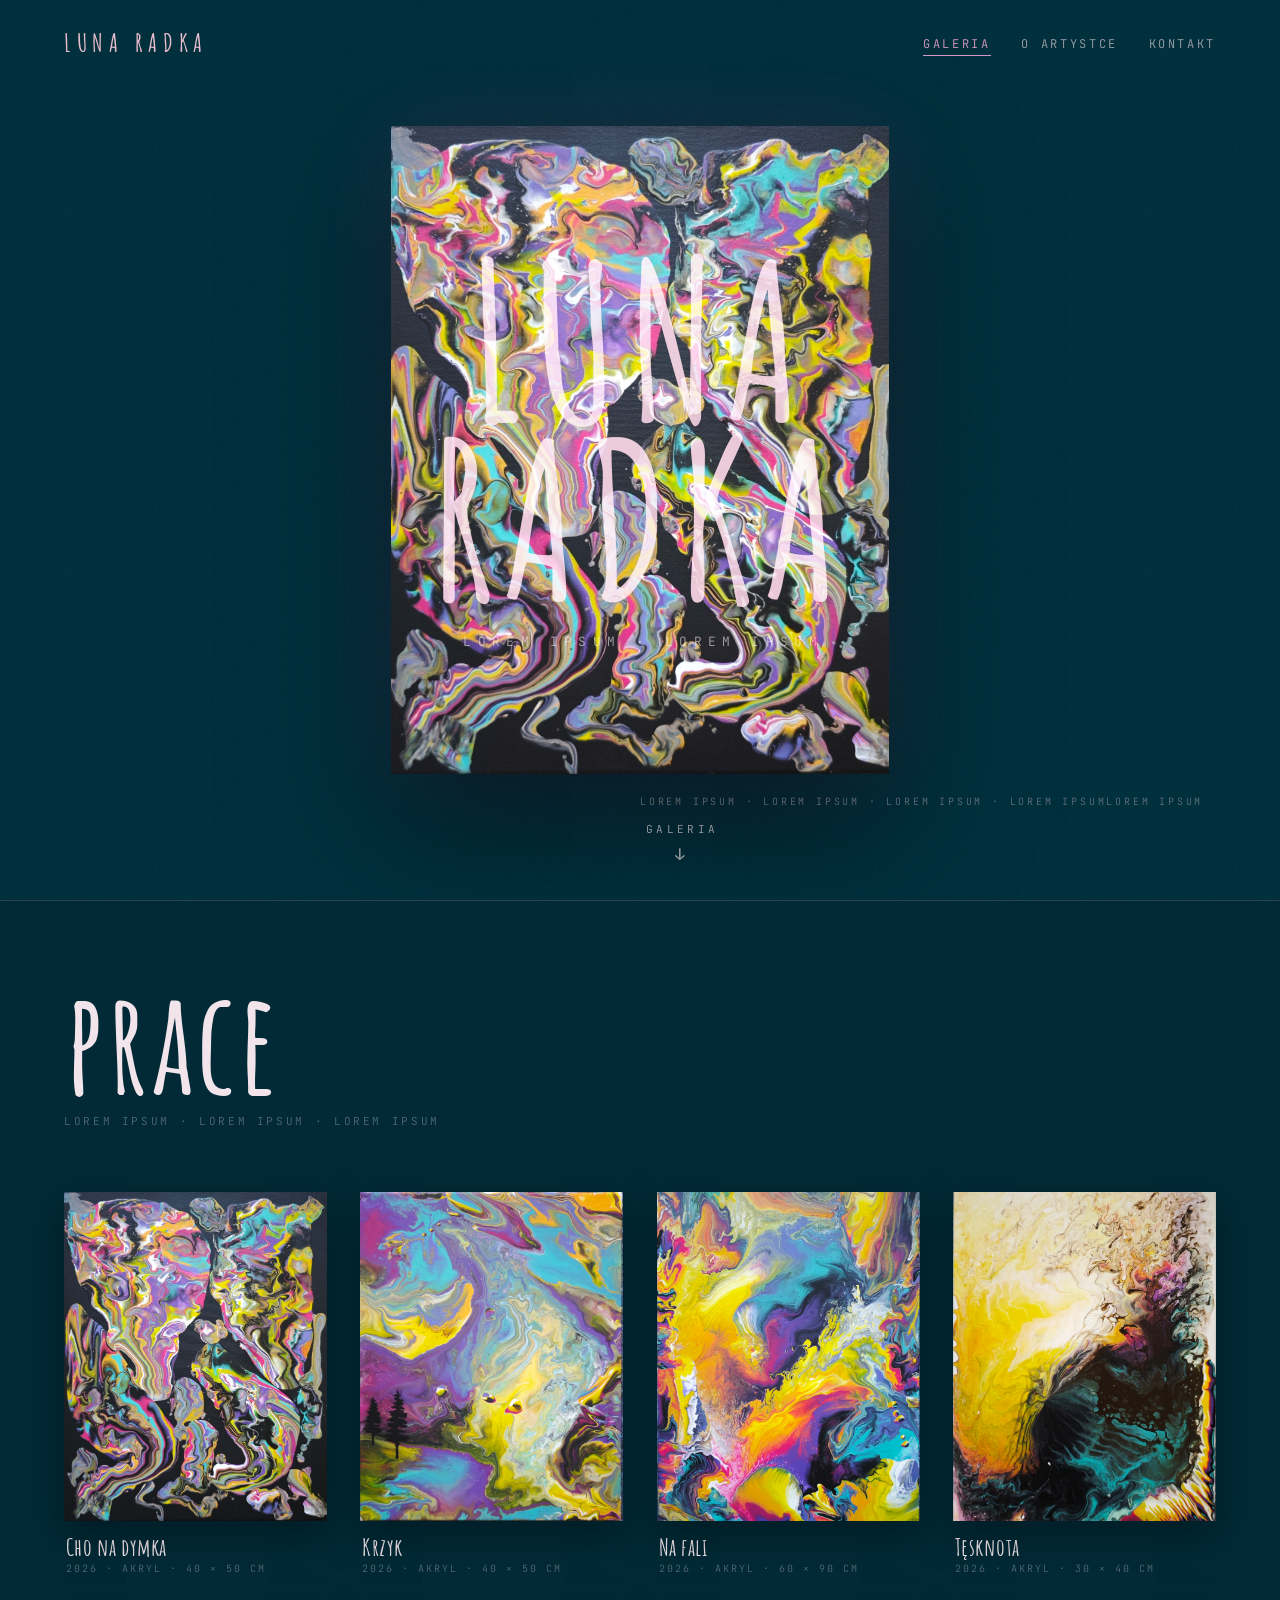
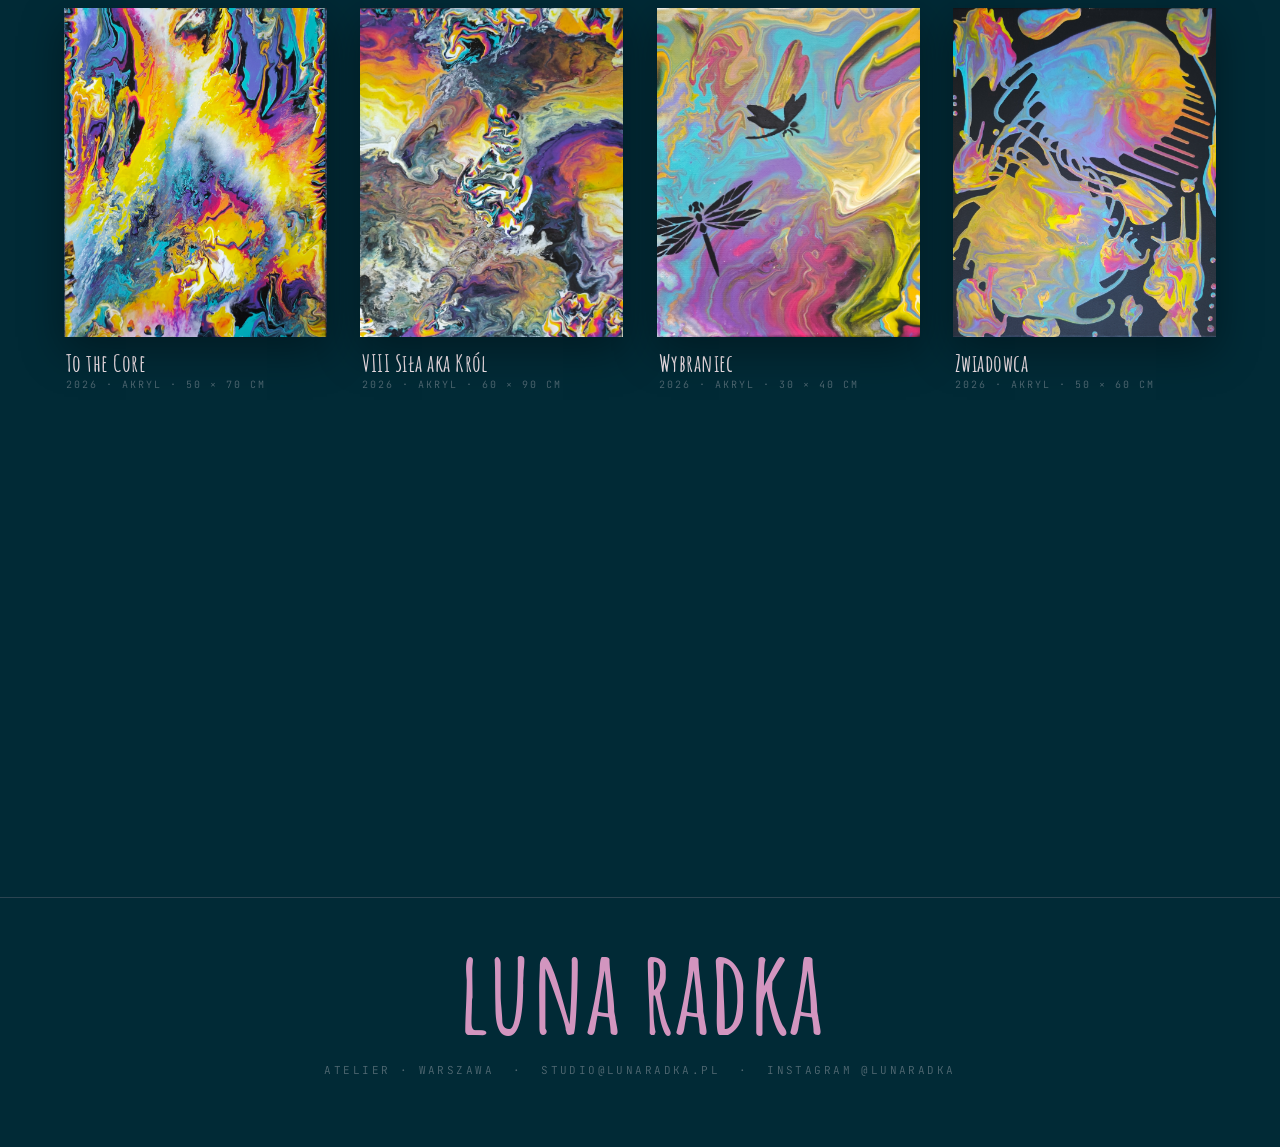
==== commit 84954d51: "5" ====
--- a/index.html
+++ b/index.html
@@ -77,7 +77,6 @@
     <!-- ── GALERIA ────────────────────────────────────────── -->
     <section class="lr-gallery" id="galeria" data-screen-label="Galeria">
       <div class="lr-gallery-head">
-        <div class="lr-gallery-num mono">PRACE</div>
         <h2 class="lr-gallery-title">prace</h2>
         <div class="lr-gallery-meta mono">LOREM IPSUM · LOREM IPSUM · LOREM IPSUM</div>
       </div>
@@ -144,7 +143,7 @@
           data-title="To the Core/Nucleus" data-year="2026" data-tech="akryl na płótnie" data-dim="50 × 70 cm"
           data-note="Obraz przedstawia podróż do rdzenia, do jądra … Ziemi? W lewym dolnym rogu wystają głowy postaci kierujących się wgłąb.">
           <div class="lr-tile-frame">
-            <img src="art/To_the_Core.jpg" alt="To the Core" loading="lazy" />
+            <img src="art/To_the_Core.jpg" alt="To the Core" loading="lazy" />  
             <div class="lr-tile-veil"></div>
             <div class="lr-tile-view mono">zobacz</div>
           </div>
--- a/css/style.css
+++ b/css/style.css
@@ -164,7 +164,7 @@
 /* ── GALERIA ─────────────────────────────────────────────── */
 .lr-gallery {
   position: relative; z-index: 2; background: var(--bg);
-  padding: clamp(70px, 9vw, 150px) clamp(24px, 5vw, 80px) clamp(60px, 7vw, 110px);
+  padding: clamp(70px, 5vw, 150px) clamp(24px, 5vw, 80px) clamp(60px, 7vw, 110px);
   border-top: 1px solid var(--line);
 }
 .lr-gallery-head { margin-bottom: clamp(40px, 5vw, 80px); position: relative; }
@@ -294,6 +294,8 @@
 .lr-about-title { font-family: 'Amatic SC', cursive; font-weight: 700; font-size: clamp(56px, 8vw, 120px); line-height: 0.86; margin: 0 0 28px; color: var(--ink); }
 .lr-about-lead { font-family: 'Amatic SC', cursive; font-size: clamp(30px, 3.4vw, 46px); line-height: 1.12; color: var(--blush); margin: 0 0 26px; max-width: 22ch; }
 .lr-about-text { font-family: 'Amatic SC', cursive; font-size: clamp(22px, 2.2vw, 30px); line-height: 1.3; color: var(--ink-soft); margin: 0 0 30px; max-width: 46ch; }
+.lr-about-fulltext { width: 80%; margin: clamp(40px, 6vw, 90px) auto 0; text-align: center; }
+.lr-about-fulltext .lr-about-text { max-width: none; margin-left: auto; margin-right: auto; }
 .lr-about-quote {
   font-family: 'Amatic SC', cursive; font-size: clamp(28px, 3vw, 42px); line-height: 1.12;
   color: var(--ink); margin: 0 0 38px; padding-left: 22px; border-left: 2px solid var(--accent); max-width: 36ch;
@@ -344,12 +346,13 @@
 @media (max-width: 860px) {
   .lr-about-grid, .lr-contact-grid { grid-template-columns: 1fr; }
   .lr-about-portrait { max-width: 380px; }
+  .lr-about-fulltext { width: 100%; }
 }
 
 /* ── STOPKA ──────────────────────────────────────────────── */
 .lr-footer {
   position: relative; z-index: 2; background: var(--bg);
-  padding: clamp(60px, 8vw, 120px) clamp(24px, 5vw, 80px) 70px;
+  padding: clamp(40px, 2vw, 120px) clamp(24px, 5vw, 80px) 70px;
   border-top: 1px solid var(--line); text-align: center;
 }
 .lr-footer-name { font-family: 'Amatic SC', cursive; font-weight: 700; font-size: clamp(54px, 9vw, 130px); line-height: 0.9; color: var(--accent); }
